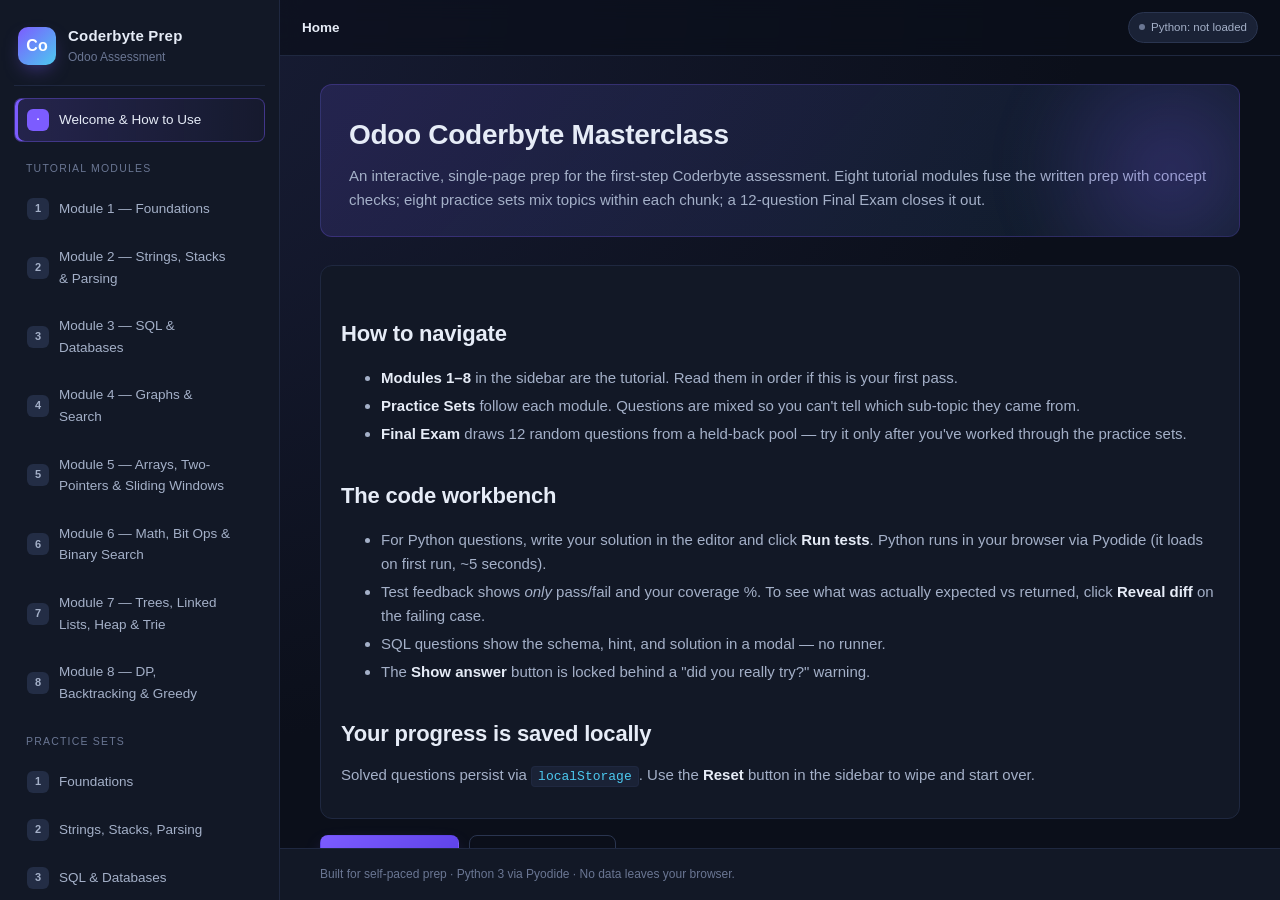
==== tutorial/index.html @ 9595e97c "feat: interactive tutorial + organized old docs" ====
<!DOCTYPE html>
<html lang="en">
<head>
  <meta charset="UTF-8" />
  <meta name="viewport" content="width=device-width, initial-scale=1.0" />
  <title>Odoo Coderbyte — Interactive Masterclass</title>
  <link rel="stylesheet" href="styles.css" />
  <link rel="preconnect" href="https://cdn.jsdelivr.net" />
</head>
<body>

  <!-- ============== SIDEBAR ============== -->
  <aside id="sidebar">
    <div class="brand">
      <div class="brand-mark">Co</div>
      <div class="brand-text">
        <div class="brand-title">Coderbyte Prep</div>
        <div class="brand-sub">Odoo Assessment</div>
      </div>
    </div>

    <nav id="nav-list">
      <!-- Populated by app.js -->
    </nav>

    <div class="progress-card">
      <div class="progress-label">Your Progress</div>
      <div class="progress-bar"><div id="progress-fill"></div></div>
      <div class="progress-stats">
        <span id="progress-text">0 / 0</span>
        <button id="reset-progress" title="Reset all progress">Reset</button>
      </div>
    </div>
  </aside>

  <!-- ============== MAIN ============== -->
  <main id="main">
    <header id="topbar">
      <button id="menu-toggle" aria-label="Toggle menu">&#9776;</button>
      <div id="crumbs"></div>
      <div class="topbar-actions">
        <span id="pyodide-status" class="status-pill status-idle">Python: not loaded</span>
      </div>
    </header>

    <section id="view-container">
      <!-- Active view rendered here -->
    </section>

    <footer id="footer">
      <span>Built for self-paced prep &middot; Python 3 via Pyodide &middot; No data leaves your browser.</span>
    </footer>
  </main>

  <!-- ============== ANSWER MODAL ============== -->
  <div id="answer-modal" class="modal hidden" role="dialog" aria-modal="true">
    <div class="modal-backdrop"></div>
    <div class="modal-panel">
      <div class="modal-header">
        <h3 id="modal-title">Answer</h3>
        <button class="modal-close" id="modal-close" aria-label="Close">&times;</button>
      </div>
      <div class="modal-warning">
        <strong>Make sure you've tried it first.</strong>
        Looking at the answer before attempting will hurt your learning.
      </div>
      <div class="modal-body" id="modal-body"></div>
    </div>
  </div>

  <!-- ============== TOAST ============== -->
  <div id="toast" class="toast hidden"></div>

  <!-- Pyodide loaded lazily by runner.js -->
  <script src="questions.js"></script>
  <script src="content.js"></script>
  <script src="runner.js"></script>
  <script src="app.js"></script>
</body>
</html>
---- tutorial/styles.css ----
/* ============================================================
   Odoo Coderbyte Prep — Interactive Masterclass
   Dark-themed, animated, single-page tutorial.
============================================================ */

:root {
  /* Palette */
  --bg-0: #0b0f1a;
  --bg-1: #121826;
  --bg-2: #1a2236;
  --bg-3: #232d45;
  --border: #2a3550;
  --border-soft: #1f2840;
  --text: #e6ecf7;
  --text-dim: #a4b0c8;
  --text-mute: #6a7693;
  --accent: #7c5cff;       /* purple */
  --accent-2: #4cc9f0;     /* cyan */
  --accent-warm: #ffb84d;  /* amber */
  --good: #4ade80;
  --bad: #f87171;
  --warn: #facc15;
  --code-bg: #0e1322;
  --code-border: #1c2543;

  /* Geometry */
  --sidebar-w: 280px;
  --topbar-h: 56px;
  --radius: 12px;
  --radius-sm: 8px;

  /* Motion */
  --ease: cubic-bezier(.22,.61,.36,1);
  --t-fast: 140ms;
  --t-med: 260ms;
  --t-slow: 480ms;
}

/* ---------- Reset & base ---------- */
*, *::before, *::after { box-sizing: border-box; }
html, body { margin: 0; padding: 0; height: 100%; }
body {
  font-family: -apple-system, BlinkMacSystemFont, "Segoe UI", "Inter",
               Roboto, "Helvetica Neue", Arial, sans-serif;
  font-size: 15px;
  line-height: 1.6;
  color: var(--text);
  background: radial-gradient(ellipse at top left,
              #1a1f3a 0%, var(--bg-0) 60%) fixed;
  -webkit-font-smoothing: antialiased;
  overflow-x: hidden;
}
button { font: inherit; cursor: pointer; }
a { color: var(--accent-2); text-decoration: none; }
a:hover { text-decoration: underline; }

/* Scrollbar */
::-webkit-scrollbar { width: 10px; height: 10px; }
::-webkit-scrollbar-track { background: var(--bg-1); }
::-webkit-scrollbar-thumb { background: var(--border); border-radius: 5px; }
::-webkit-scrollbar-thumb:hover { background: var(--accent); }

/* ---------- Layout ---------- */
body {
  display: grid;
  grid-template-columns: var(--sidebar-w) 1fr;
  grid-template-rows: 100vh;
}
#sidebar {
  grid-column: 1;
  background: var(--bg-1);
  border-right: 1px solid var(--border-soft);
  display: flex;
  flex-direction: column;
  min-height: 0;
  overflow-y: auto;
  padding: 18px 14px;
  position: relative;
}
#main {
  grid-column: 2;
  display: grid;
  grid-template-rows: var(--topbar-h) 1fr auto;
  min-height: 0;
  min-width: 0;
}

/* ---------- Brand ---------- */
.brand {
  display: flex; align-items: center; gap: 12px;
  padding: 6px 4px 18px;
  border-bottom: 1px solid var(--border-soft);
  margin-bottom: 12px;
}
.brand-mark {
  width: 38px; height: 38px;
  border-radius: 10px;
  background: linear-gradient(135deg, var(--accent), var(--accent-2));
  display: grid; place-items: center;
  font-weight: 700; color: white;
  box-shadow: 0 8px 22px -10px var(--accent);
  font-size: 16px;
}
.brand-title { font-weight: 700; letter-spacing: .2px; }
.brand-sub { font-size: 12px; color: var(--text-mute); }

/* ---------- Sidebar nav ---------- */
#nav-list {
  flex: 1;
  display: flex;
  flex-direction: column;
  gap: 4px;
  padding-bottom: 12px;
}
.nav-item {
  display: flex; align-items: center; gap: 10px;
  padding: 10px 12px;
  border-radius: var(--radius-sm);
  color: var(--text-dim);
  cursor: pointer;
  user-select: none;
  border: 1px solid transparent;
  transition: background var(--t-fast), color var(--t-fast),
              transform var(--t-fast), border-color var(--t-fast);
}
.nav-item:hover {
  background: var(--bg-2);
  color: var(--text);
  transform: translateX(2px);
}
.nav-item.active {
  background: linear-gradient(90deg,
      rgba(124,92,255,.18), rgba(124,92,255,.04));
  color: var(--text);
  border-color: rgba(124,92,255,.35);
  box-shadow: inset 3px 0 0 var(--accent);
}
.nav-item .num {
  width: 22px; height: 22px;
  flex: 0 0 22px;
  border-radius: 6px;
  background: var(--bg-3);
  color: var(--text-dim);
  font-size: 11px; font-weight: 700;
  display: grid; place-items: center;
}
.nav-item.active .num {
  background: var(--accent);
  color: white;
}
.nav-item .nav-label { flex: 1; font-size: 13.5px; }
.nav-item .check {
  font-size: 12px;
  color: var(--good);
  opacity: 0;
  transition: opacity var(--t-fast);
}
.nav-item.completed .check { opacity: 1; }

.nav-group-title {
  text-transform: uppercase;
  font-size: 10.5px;
  letter-spacing: 1.2px;
  color: var(--text-mute);
  padding: 14px 12px 6px;
}

/* ---------- Progress card ---------- */
.progress-card {
  border: 1px solid var(--border-soft);
  background: var(--bg-2);
  border-radius: var(--radius-sm);
  padding: 12px 12px 10px;
  margin-top: auto;
}
.progress-label {
  font-size: 11px; text-transform: uppercase;
  letter-spacing: 1px; color: var(--text-mute);
  margin-bottom: 8px;
}
.progress-bar {
  height: 6px; border-radius: 4px;
  background: var(--bg-3);
  overflow: hidden;
}
#progress-fill {
  height: 100%; width: 0;
  background: linear-gradient(90deg, var(--accent), var(--accent-2));
  transition: width var(--t-slow) var(--ease);
}
.progress-stats {
  display: flex; justify-content: space-between; align-items: center;
  margin-top: 8px;
  font-size: 12px; color: var(--text-dim);
}
#reset-progress {
  background: transparent;
  color: var(--text-mute);
  border: 1px solid var(--border);
  border-radius: 6px;
  padding: 3px 8px;
  font-size: 11px;
  transition: all var(--t-fast);
}
#reset-progress:hover {
  color: var(--bad);
  border-color: var(--bad);
}

/* ---------- Top bar ---------- */
#topbar {
  display: flex; align-items: center;
  padding: 0 22px;
  background: rgba(11,15,26,.7);
  backdrop-filter: blur(10px);
  -webkit-backdrop-filter: blur(10px);
  border-bottom: 1px solid var(--border-soft);
  position: sticky;
  top: 0;
  z-index: 10;
}
#menu-toggle {
  background: transparent;
  border: none;
  color: var(--text-dim);
  font-size: 20px;
  padding: 6px 10px;
  margin-right: 10px;
  border-radius: 6px;
  display: none;
}
#menu-toggle:hover { background: var(--bg-2); color: var(--text); }
#crumbs {
  flex: 1;
  font-size: 13.5px;
  color: var(--text-dim);
}
#crumbs strong { color: var(--text); }
.topbar-actions { display: flex; gap: 10px; }
.status-pill {
  font-size: 11.5px;
  padding: 5px 10px;
  border-radius: 999px;
  border: 1px solid var(--border);
  background: var(--bg-2);
  color: var(--text-dim);
  display: inline-flex; align-items: center; gap: 6px;
}
.status-pill::before {
  content: '';
  width: 6px; height: 6px; border-radius: 50%;
  background: var(--text-mute);
}
.status-idle::before { background: var(--text-mute); }
.status-loading::before {
  background: var(--warn);
  animation: pulse 1.2s infinite;
}
.status-ready::before { background: var(--good); }
.status-error::before { background: var(--bad); }

@keyframes pulse {
  0%, 100% { opacity: 1; }
  50% { opacity: .35; }
}

/* ---------- View container ---------- */
#view-container {
  padding: 28px 40px 60px;
  overflow-y: auto;
  min-height: 0;
  animation: fadeIn var(--t-med) var(--ease);
}
@keyframes fadeIn {
  from { opacity: 0; transform: translateY(6px); }
  to   { opacity: 1; transform: none; }
}

.view-narrow {
  max-width: 920px;
  margin: 0 auto;
}

/* ---------- Hero / titles ---------- */
.hero {
  margin-bottom: 28px;
  padding: 28px 28px 24px;
  border-radius: var(--radius);
  background: linear-gradient(135deg,
      rgba(124,92,255,.15), rgba(76,201,240,.08));
  border: 1px solid rgba(124,92,255,.25);
  position: relative;
  overflow: hidden;
}
.hero::after {
  content: '';
  position: absolute;
  inset: -50% -10% auto auto;
  width: 320px; height: 320px;
  background: radial-gradient(circle, rgba(124,92,255,.25), transparent 70%);
  filter: blur(20px);
  pointer-events: none;
}
.hero h1 { margin: 0 0 6px; font-size: 28px; letter-spacing: -.3px; }
.hero p { margin: 0; color: var(--text-dim); }

h2 {
  margin: 32px 0 12px;
  font-size: 22px;
  letter-spacing: -.2px;
}
h3 {
  margin: 24px 0 10px;
  font-size: 17px;
  color: var(--text);
}
h4 {
  margin: 18px 0 8px;
  font-size: 14px;
  color: var(--accent-2);
  text-transform: uppercase;
  letter-spacing: 1px;
}
p { margin: 0 0 12px; color: var(--text-dim); }

ul, ol { color: var(--text-dim); }
li { margin: 4px 0; }
strong { color: var(--text); }

/* ---------- Cards & callouts ---------- */
.card {
  background: var(--bg-1);
  border: 1px solid var(--border-soft);
  border-radius: var(--radius);
  padding: 18px 20px;
  margin: 14px 0;
}
.callout {
  border-left: 3px solid var(--accent);
  background: rgba(124,92,255,.06);
  padding: 12px 16px;
  border-radius: 0 var(--radius-sm) var(--radius-sm) 0;
  margin: 14px 0;
}
.callout.warn { border-left-color: var(--warn); background: rgba(250,204,21,.07); }
.callout.good { border-left-color: var(--good); background: rgba(74,222,128,.07); }
.callout.tip  { border-left-color: var(--accent-2); background: rgba(76,201,240,.07); }
.callout-title { font-weight: 600; color: var(--text); margin-bottom: 4px; }

/* ---------- Code blocks ---------- */
pre, code {
  font-family: "JetBrains Mono", "Fira Code", "SF Mono", Menlo, Monaco,
               Consolas, "Courier New", monospace;
}
code {
  font-size: 13px;
  background: var(--bg-2);
  padding: 2px 6px;
  border-radius: 4px;
  color: var(--accent-2);
  border: 1px solid var(--border-soft);
}
pre {
  background: var(--code-bg);
  border: 1px solid var(--code-border);
  border-radius: var(--radius-sm);
  padding: 14px 16px;
  overflow-x: auto;
  font-size: 13px;
  line-height: 1.55;
  margin: 12px 0 16px;
  color: #d6dcea;
}
pre code {
  background: transparent;
  border: none;
  padding: 0;
  color: inherit;
  font-size: inherit;
}

/* Lightweight syntax tokens */
.tok-kw { color: #c792ea; }
.tok-str { color: #a3e635; }
.tok-num { color: #ffb86c; }
.tok-cmt { color: #6a7693; font-style: italic; }
.tok-fn { color: #82aaff; }
.tok-op { color: #89ddff; }

/* ---------- Tables ---------- */
table.tbl {
  width: 100%;
  border-collapse: collapse;
  margin: 14px 0;
  font-size: 13.5px;
}
table.tbl th, table.tbl td {
  text-align: left;
  padding: 9px 12px;
  border-bottom: 1px solid var(--border-soft);
}
table.tbl th {
  color: var(--text);
  font-weight: 600;
  background: var(--bg-2);
}
table.tbl tr:hover td { background: rgba(124,92,255,.04); }

/* ---------- Buttons ---------- */
.btn {
  display: inline-flex; align-items: center; gap: 8px;
  padding: 9px 16px;
  border-radius: 8px;
  border: 1px solid var(--border);
  background: var(--bg-2);
  color: var(--text);
  font-weight: 500;
  font-size: 13.5px;
  transition: all var(--t-fast);
}
.btn:hover { background: var(--bg-3); border-color: var(--accent); }
.btn:active { transform: translateY(1px); }
.btn.primary {
  background: linear-gradient(135deg, var(--accent), #5a3fe6);
  border-color: transparent;
  color: white;
  box-shadow: 0 8px 22px -10px var(--accent);
}
.btn.primary:hover { filter: brightness(1.1); }
.btn.ghost {
  background: transparent;
  border-color: var(--border);
}
.btn.danger { color: var(--bad); border-color: var(--bad); background: transparent; }
.btn.danger:hover { background: rgba(248,113,113,.12); }
.btn.small { padding: 6px 12px; font-size: 12.5px; }
.btn[disabled] { opacity: .5; cursor: not-allowed; }

.btn-row { display: flex; gap: 10px; flex-wrap: wrap; margin: 16px 0; }

/* ---------- Question card ---------- */
.q-card {
  background: var(--bg-1);
  border: 1px solid var(--border-soft);
  border-radius: var(--radius);
  padding: 22px 24px;
  margin: 18px 0;
  position: relative;
  transition: border-color var(--t-fast), transform var(--t-fast);
}
.q-card:hover { border-color: var(--border); }
.q-card.solved {
  border-color: rgba(74,222,128,.35);
  background: linear-gradient(180deg, rgba(74,222,128,.04), var(--bg-1));
}
.q-head {
  display: flex; align-items: center; gap: 12px;
  flex-wrap: wrap;
  margin-bottom: 10px;
}
.q-id {
  font-family: "JetBrains Mono", monospace;
  background: var(--bg-3);
  color: var(--text-dim);
  padding: 2px 8px;
  border-radius: 6px;
  font-size: 11.5px;
}
.q-title { font-size: 17px; font-weight: 600; flex: 1; min-width: 200px; }
.q-tags { display: flex; gap: 6px; flex-wrap: wrap; }
.tag {
  font-size: 11px;
  padding: 2px 8px;
  border-radius: 999px;
  background: var(--bg-2);
  color: var(--text-dim);
  border: 1px solid var(--border-soft);
}
.tag.diff-easy   { color: var(--good);  border-color: rgba(74,222,128,.3); }
.tag.diff-medium { color: var(--warn);  border-color: rgba(250,204,21,.3); }
.tag.diff-hard   { color: var(--bad);   border-color: rgba(248,113,113,.35); }
.tag.diff-easy-medium { color: #aef0a8; border-color: rgba(74,222,128,.25); }
.tag.diff-medium-hard { color: #ffb39a; border-color: rgba(248,113,113,.25); }

.q-statement {
  color: var(--text-dim);
  margin: 8px 0 4px;
}
.q-examples {
  background: var(--code-bg);
  border: 1px solid var(--code-border);
  border-radius: var(--radius-sm);
  padding: 10px 14px;
  font-family: "JetBrains Mono", monospace;
  font-size: 12.5px;
  margin: 10px 0;
  color: #c8d0e2;
  white-space: pre;
  overflow-x: auto;
}

.q-actions { display: flex; gap: 10px; flex-wrap: wrap; margin-top: 12px; }

/* ---------- Code runner ---------- */
.runner {
  background: var(--bg-1);
  border: 1px solid var(--border-soft);
  border-radius: var(--radius);
  padding: 16px;
  margin-top: 16px;
  animation: slideDown var(--t-med) var(--ease);
}
@keyframes slideDown {
  from { opacity: 0; transform: translateY(-6px); max-height: 0; }
  to   { opacity: 1; transform: none; max-height: 1400px; }
}
.runner-header {
  display: flex; align-items: center; justify-content: space-between;
  gap: 10px; margin-bottom: 10px;
}
.runner-signature {
  font-family: "JetBrains Mono", monospace;
  font-size: 12px;
  color: var(--accent-2);
}
.editor {
  width: 100%;
  min-height: 280px;
  font-family: "JetBrains Mono", monospace;
  font-size: 13px;
  line-height: 1.55;
  background: var(--code-bg);
  color: #e6ecf7;
  border: 1px solid var(--code-border);
  border-radius: var(--radius-sm);
  padding: 14px;
  resize: vertical;
  outline: none;
  tab-size: 4;
  -moz-tab-size: 4;
  white-space: pre;
  overflow-wrap: normal;
  overflow-x: auto;
}
.editor:focus {
  border-color: var(--accent);
  box-shadow: 0 0 0 3px rgba(124,92,255,.18);
}

.runner-toolbar {
  display: flex; gap: 10px; flex-wrap: wrap;
  align-items: center; margin-top: 12px;
}
.coverage-bar {
  flex: 1; min-width: 140px;
  height: 8px; border-radius: 4px;
  background: var(--bg-3);
  overflow: hidden;
  position: relative;
}
.coverage-fill {
  height: 100%; width: 0;
  background: linear-gradient(90deg, var(--bad), var(--warn), var(--good));
  transition: width var(--t-slow) var(--ease);
}
.coverage-text {
  font-size: 12.5px;
  color: var(--text-dim);
  font-family: "JetBrains Mono", monospace;
  min-width: 100px;
  text-align: right;
}

.test-results {
  margin-top: 14px;
  display: flex;
  flex-direction: column;
  gap: 6px;
}
.tc-row {
  display: flex;
  align-items: center;
  gap: 12px;
  padding: 8px 12px;
  background: var(--bg-2);
  border: 1px solid var(--border-soft);
  border-radius: var(--radius-sm);
  font-size: 13px;
  transition: border-color var(--t-fast);
  animation: tcFadeIn 280ms var(--ease) both;
}
@keyframes tcFadeIn {
  from { opacity: 0; transform: translateX(-4px); }
  to   { opacity: 1; transform: none; }
}
.tc-row.pass { border-color: rgba(74,222,128,.35); }
.tc-row.fail { border-color: rgba(248,113,113,.35); }
.tc-row.error { border-color: rgba(250,204,21,.35); }

.tc-status {
  width: 22px; height: 22px;
  border-radius: 50%;
  display: grid; place-items: center;
  font-size: 12px; font-weight: 700;
  flex: 0 0 22px;
}
.tc-row.pass .tc-status { background: rgba(74,222,128,.18); color: var(--good); }
.tc-row.fail .tc-status { background: rgba(248,113,113,.18); color: var(--bad); }
.tc-row.error .tc-status { background: rgba(250,204,21,.18); color: var(--warn); }
.tc-label { flex: 1; color: var(--text-dim); }
.tc-row.pass .tc-label { color: var(--text); }
.tc-reveal {
  background: transparent;
  border: 1px solid var(--border);
  color: var(--text-dim);
  padding: 3px 10px;
  border-radius: 6px;
  font-size: 12px;
  transition: all var(--t-fast);
}
.tc-reveal:hover { color: var(--text); border-color: var(--accent); }
.tc-diff {
  font-family: "JetBrains Mono", monospace;
  font-size: 12px;
  margin-top: 8px;
  padding: 10px;
  background: var(--code-bg);
  border-radius: 6px;
  color: #d6dcea;
  white-space: pre;
  overflow-x: auto;
  max-width: 100%;
}
.tc-diff .label { color: var(--text-mute); }
.tc-diff .ok { color: var(--good); }
.tc-diff .bad { color: var(--bad); }

.tc-detail { width: 100%; }
.tc-detail.hidden { display: none; }

.runner-log {
  margin-top: 10px;
  font-family: "JetBrains Mono", monospace;
  font-size: 12px;
  color: var(--text-dim);
  background: var(--code-bg);
  border: 1px solid var(--code-border);
  border-radius: 6px;
  padding: 10px 12px;
  white-space: pre-wrap;
  max-height: 220px;
  overflow-y: auto;
  display: none;
}
.runner-log.show { display: block; }
.runner-log .stderr { color: var(--bad); }

/* ---------- Modal ---------- */
.modal {
  position: fixed;
  inset: 0;
  z-index: 100;
  display: grid;
  place-items: center;
  padding: 24px;
  animation: fadeIn 200ms var(--ease);
}
.modal.hidden { display: none; }
.modal-backdrop {
  position: absolute; inset: 0;
  background: rgba(5,8,16,.75);
  backdrop-filter: blur(6px);
  -webkit-backdrop-filter: blur(6px);
}
.modal-panel {
  position: relative;
  background: var(--bg-1);
  border: 1px solid var(--border);
  border-radius: var(--radius);
  width: min(820px, 100%);
  max-height: 86vh;
  display: flex;
  flex-direction: column;
  overflow: hidden;
  box-shadow: 0 30px 80px -20px rgba(0,0,0,.55);
  animation: pop 280ms var(--ease);
}
@keyframes pop {
  from { opacity: 0; transform: scale(.96) translateY(8px); }
  to   { opacity: 1; transform: none; }
}
.modal-header {
  display: flex; align-items: center; justify-content: space-between;
  padding: 16px 20px;
  border-bottom: 1px solid var(--border-soft);
}
.modal-header h3 { margin: 0; font-size: 17px; }
.modal-close {
  background: transparent; border: none;
  color: var(--text-dim);
  font-size: 24px;
  line-height: 1;
  padding: 0 6px;
  border-radius: 6px;
  transition: all var(--t-fast);
}
.modal-close:hover { color: var(--bad); background: var(--bg-2); }
.modal-warning {
  margin: 14px 20px 0;
  padding: 12px 14px;
  background: rgba(250,204,21,.08);
  border: 1px solid rgba(250,204,21,.3);
  border-radius: var(--radius-sm);
  color: var(--text-dim);
  font-size: 13px;
}
.modal-warning strong { color: var(--warn); margin-right: 4px; }
.modal-body {
  padding: 16px 20px 22px;
  overflow-y: auto;
  flex: 1;
}

/* ---------- Toast ---------- */
.toast {
  position: fixed;
  bottom: 24px;
  right: 24px;
  background: var(--bg-2);
  border: 1px solid var(--border);
  border-left: 3px solid var(--accent);
  color: var(--text);
  padding: 12px 18px;
  border-radius: var(--radius-sm);
  font-size: 13.5px;
  z-index: 200;
  box-shadow: 0 16px 40px -12px rgba(0,0,0,.5);
  animation: toastIn 300ms var(--ease);
}
.toast.hidden { display: none; }
.toast.good { border-left-color: var(--good); }
.toast.bad { border-left-color: var(--bad); }
@keyframes toastIn {
  from { opacity: 0; transform: translateY(8px); }
  to   { opacity: 1; transform: none; }
}

/* ---------- Practice Set / Final Exam ---------- */
.practice-banner {
  background: linear-gradient(135deg,
              rgba(255,184,77,.14), rgba(124,92,255,.08));
  border: 1px solid rgba(255,184,77,.3);
  border-radius: var(--radius);
  padding: 18px 22px;
  margin-bottom: 22px;
}
.practice-banner h2 { margin: 0 0 4px; }
.practice-banner .lead { color: var(--text-dim); margin: 0; }

.exam-scoreboard {
  position: sticky;
  top: var(--topbar-h);
  z-index: 5;
  background: var(--bg-1);
  border: 1px solid var(--border-soft);
  border-radius: var(--radius);
  padding: 14px 18px;
  margin-bottom: 16px;
  display: flex; align-items: center; gap: 16px;
  flex-wrap: wrap;
}
.exam-scoreboard .stat { display: flex; flex-direction: column; }
.exam-scoreboard .stat-val {
  font-size: 22px; font-weight: 700; color: var(--text);
  font-family: "JetBrains Mono", monospace;
}
.exam-scoreboard .stat-lab {
  font-size: 11px; color: var(--text-mute);
  text-transform: uppercase; letter-spacing: 1px;
}
.exam-scoreboard .spacer { flex: 1; }

/* ---------- MCQ (concept-check) ---------- */
.mcq {
  background: var(--bg-1);
  border: 1px solid var(--border-soft);
  border-radius: var(--radius);
  padding: 18px 20px;
  margin: 16px 0;
}
.mcq h4 { color: var(--accent-warm); margin-top: 0; }
.mcq-options { display: flex; flex-direction: column; gap: 8px; margin: 10px 0 0; }
.mcq-option {
  text-align: left;
  background: var(--bg-2);
  border: 1px solid var(--border-soft);
  border-radius: 8px;
  color: var(--text-dim);
  padding: 10px 14px;
  transition: all var(--t-fast);
}
.mcq-option:hover {
  background: var(--bg-3);
  color: var(--text);
  border-color: var(--accent);
}
.mcq-option.correct {
  background: rgba(74,222,128,.1);
  border-color: var(--good);
  color: var(--good);
}
.mcq-option.wrong {
  background: rgba(248,113,113,.08);
  border-color: var(--bad);
  color: var(--bad);
}
.mcq-explain {
  margin-top: 10px;
  font-size: 13px;
  color: var(--text-dim);
  padding: 10px 12px;
  background: var(--bg-2);
  border-radius: 6px;
  border-left: 3px solid var(--accent-2);
}
.mcq-explain.hidden { display: none; }

/* ---------- Empty / SQL note ---------- */
.note-soft {
  font-size: 12.5px;
  color: var(--text-mute);
  font-style: italic;
  padding: 10px 14px;
  border: 1px dashed var(--border);
  border-radius: var(--radius-sm);
  margin: 12px 0;
}

/* ---------- Footer ---------- */
#footer {
  padding: 16px 40px;
  border-top: 1px solid var(--border-soft);
  font-size: 12px;
  color: var(--text-mute);
  background: var(--bg-1);
}

/* ---------- Utility ---------- */
.hidden { display: none !important; }
.spinner {
  display: inline-block;
  width: 14px; height: 14px;
  border: 2px solid var(--border);
  border-top-color: var(--accent);
  border-radius: 50%;
  animation: spin .8s linear infinite;
}
@keyframes spin { to { transform: rotate(360deg); } }

/* ---------- Responsive ---------- */
@media (max-width: 880px) {
  body {
    grid-template-columns: 1fr;
  }
  #sidebar {
    position: fixed;
    inset: 0 auto 0 0;
    width: 280px;
    z-index: 50;
    transform: translateX(-100%);
    transition: transform var(--t-med) var(--ease);
    box-shadow: 0 16px 60px -10px rgba(0,0,0,.55);
  }
  body.menu-open #sidebar { transform: none; }
  #menu-toggle { display: inline-block; }
  #view-container { padding: 20px; }
  #footer { padding: 14px 20px; }
}
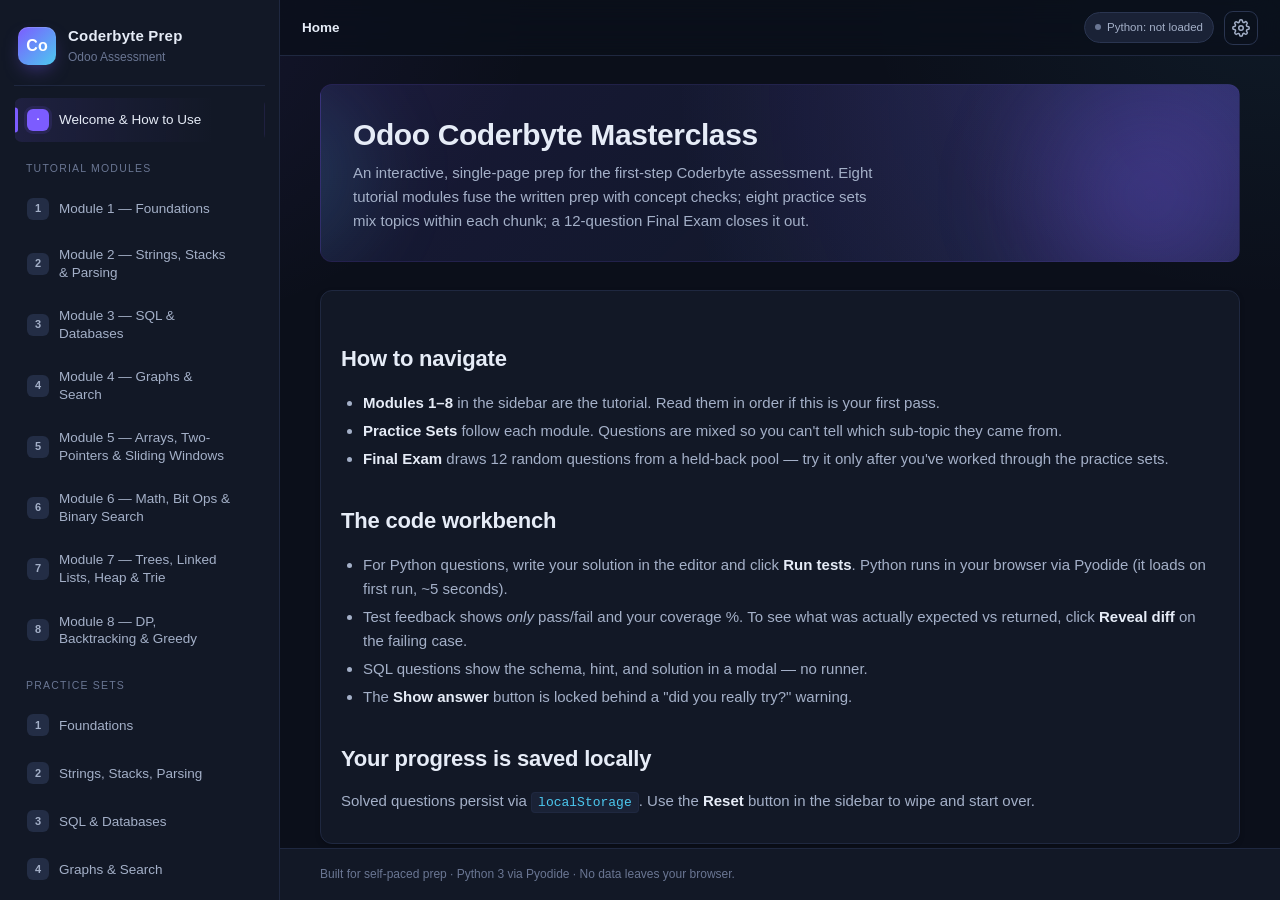
==== commit ed94f734: "feat: add customization modal and improve ui and styles" ====
--- a/tutorial/index.html
+++ b/tutorial/index.html
@@ -40,6 +40,12 @@
       <div id="crumbs"></div>
       <div class="topbar-actions">
         <span id="pyodide-status" class="status-pill status-idle">Python: not loaded</span>
+        <button id="settings-btn" class="icon-btn" aria-label="Open settings" title="Customize appearance">
+          <svg viewBox="0 0 24 24" width="18" height="18" fill="none" stroke="currentColor" stroke-width="2" stroke-linecap="round" stroke-linejoin="round" aria-hidden="true">
+            <circle cx="12" cy="12" r="3"></circle>
+            <path d="M19.4 15a1.65 1.65 0 0 0 .33 1.82l.06.06a2 2 0 0 1-2.83 2.83l-.06-.06a1.65 1.65 0 0 0-1.82-.33 1.65 1.65 0 0 0-1 1.51V21a2 2 0 0 1-4 0v-.09A1.65 1.65 0 0 0 9 19.4a1.65 1.65 0 0 0-1.82.33l-.06.06a2 2 0 0 1-2.83-2.83l.06-.06a1.65 1.65 0 0 0 .33-1.82 1.65 1.65 0 0 0-1.51-1H3a2 2 0 0 1 0-4h.09A1.65 1.65 0 0 0 4.6 9a1.65 1.65 0 0 0-.33-1.82l-.06-.06a2 2 0 0 1 2.83-2.83l.06.06a1.65 1.65 0 0 0 1.82.33H9a1.65 1.65 0 0 0 1-1.51V3a2 2 0 0 1 4 0v.09a1.65 1.65 0 0 0 1 1.51 1.65 1.65 0 0 0 1.82-.33l.06-.06a2 2 0 0 1 2.83 2.83l-.06.06a1.65 1.65 0 0 0-.33 1.82V9a1.65 1.65 0 0 0 1.51 1H21a2 2 0 0 1 0 4h-.09a1.65 1.65 0 0 0-1.51 1z"></path>
+          </svg>
+        </button>
       </div>
     </header>
 
@@ -68,6 +74,85 @@
     </div>
   </div>
 
+  <!-- ============== SETTINGS MODAL ============== -->
+  <div id="settings-modal" class="modal hidden" role="dialog" aria-modal="true" aria-labelledby="settings-title">
+    <div class="modal-backdrop" data-close-settings></div>
+    <div class="modal-panel modal-panel-small">
+      <div class="modal-header">
+        <h3 id="settings-title">Customize</h3>
+        <button class="modal-close" data-close-settings aria-label="Close">&times;</button>
+      </div>
+      <div class="modal-body settings-body">
+
+        <div class="setting-row">
+          <div class="setting-label">
+            <div class="setting-title">Theme</div>
+            <div class="setting-hint">Background palette</div>
+          </div>
+          <div class="seg-group" role="radiogroup" aria-label="Theme">
+            <button class="seg" data-pref="theme" data-value="dark" role="radio">Dark</button>
+            <button class="seg" data-pref="theme" data-value="midnight" role="radio">Midnight</button>
+            <button class="seg" data-pref="theme" data-value="light" role="radio">Light</button>
+          </div>
+        </div>
+
+        <div class="setting-row">
+          <div class="setting-label">
+            <div class="setting-title">Accent</div>
+            <div class="setting-hint">Highlights, primary buttons</div>
+          </div>
+          <div class="swatch-group" role="radiogroup" aria-label="Accent color">
+            <button class="swatch" data-pref="accent" data-value="purple"  style="--sw:#7c5cff" role="radio" aria-label="Purple"></button>
+            <button class="swatch" data-pref="accent" data-value="cyan"    style="--sw:#22d3ee" role="radio" aria-label="Cyan"></button>
+            <button class="swatch" data-pref="accent" data-value="emerald" style="--sw:#10b981" role="radio" aria-label="Emerald"></button>
+            <button class="swatch" data-pref="accent" data-value="amber"   style="--sw:#f59e0b" role="radio" aria-label="Amber"></button>
+            <button class="swatch" data-pref="accent" data-value="rose"    style="--sw:#f43f5e" role="radio" aria-label="Rose"></button>
+          </div>
+        </div>
+
+        <div class="setting-row">
+          <div class="setting-label">
+            <div class="setting-title">Editor font size</div>
+            <div class="setting-hint">Workbench &amp; code blocks</div>
+          </div>
+          <div class="seg-group" role="radiogroup" aria-label="Editor font size">
+            <button class="seg" data-pref="codeSize" data-value="sm" role="radio">S</button>
+            <button class="seg" data-pref="codeSize" data-value="md" role="radio">M</button>
+            <button class="seg" data-pref="codeSize" data-value="lg" role="radio">L</button>
+          </div>
+        </div>
+
+        <div class="setting-row">
+          <div class="setting-label">
+            <div class="setting-title">Density</div>
+            <div class="setting-hint">Spacing between elements</div>
+          </div>
+          <div class="seg-group" role="radiogroup" aria-label="Density">
+            <button class="seg" data-pref="density" data-value="comfortable" role="radio">Comfortable</button>
+            <button class="seg" data-pref="density" data-value="compact" role="radio">Compact</button>
+          </div>
+        </div>
+
+        <div class="setting-row">
+          <div class="setting-label">
+            <div class="setting-title">Animations</div>
+            <div class="setting-hint">Disable if you prefer reduced motion</div>
+          </div>
+          <div class="seg-group" role="radiogroup" aria-label="Animations">
+            <button class="seg" data-pref="motion" data-value="full" role="radio">On</button>
+            <button class="seg" data-pref="motion" data-value="reduced" role="radio">Off</button>
+          </div>
+        </div>
+
+        <div class="settings-footer">
+          <button id="settings-reset" class="btn ghost small">Reset to defaults</button>
+          <button class="btn primary small" data-close-settings>Done</button>
+        </div>
+
+      </div>
+    </div>
+  </div>
+
   <!-- ============== TOAST ============== -->
   <div id="toast" class="toast hidden"></div>
 
--- a/tutorial/styles.css
+++ b/tutorial/styles.css
@@ -1,42 +1,176 @@
 /* ============================================================
    Odoo Coderbyte Prep — Interactive Masterclass
-   Dark-themed, animated, single-page tutorial.
+   Themeable, animated, responsive single-page tutorial.
+
+   Theming is driven by data-attributes on <body>:
+     data-theme   = "dark" | "midnight" | "light"
+     data-accent  = "purple" | "cyan" | "emerald" | "amber" | "rose"
+     data-density = "comfortable" | "compact"
+     data-motion  = "full" | "reduced"
+     data-code-size = "sm" | "md" | "lg"
 ============================================================ */
 
+/* ===================== TOKENS ============================ */
+
+/* Default = dark + purple */
 :root {
-  /* Palette */
+  /* Palette (dark) */
   --bg-0: #0b0f1a;
   --bg-1: #121826;
   --bg-2: #1a2236;
   --bg-3: #232d45;
+  --bg-elev: #1c2438;
   --border: #2a3550;
   --border-soft: #1f2840;
   --text: #e6ecf7;
   --text-dim: #a4b0c8;
   --text-mute: #6a7693;
-  --accent: #7c5cff;       /* purple */
-  --accent-2: #4cc9f0;     /* cyan */
-  --accent-warm: #ffb84d;  /* amber */
+
+  /* Accent (purple default) */
+  --accent: #7c5cff;
+  --accent-2: #4cc9f0;
+  --accent-glow: rgba(124, 92, 255, 0.28);
+  --accent-soft: rgba(124, 92, 255, 0.12);
+
+  /* Status */
   --good: #4ade80;
   --bad: #f87171;
   --warn: #facc15;
+
+  /* Code blocks */
   --code-bg: #0e1322;
   --code-border: #1c2543;
+  --code-text: #d6dcea;
 
   /* Geometry */
   --sidebar-w: 280px;
   --topbar-h: 56px;
   --radius: 12px;
   --radius-sm: 8px;
+  --radius-xs: 6px;
+
+  /* Density */
+  --pad-card: 22px 24px;
+  --pad-card-sm: 16px 18px;
+  --gap-row: 14px;
+  --gap-card: 18px;
+
+  /* Editor font size */
+  --code-size: 13px;
+  --code-line: 1.55;
 
   /* Motion */
-  --ease: cubic-bezier(.22,.61,.36,1);
+  --ease: cubic-bezier(0.22, 0.61, 0.36, 1);
+  --ease-out: cubic-bezier(0.16, 1, 0.3, 1);
   --t-fast: 140ms;
   --t-med: 260ms;
   --t-slow: 480ms;
-}
-
-/* ---------- Reset & base ---------- */
+
+  /* Shadows */
+  --shadow-card: 0 2px 6px -2px rgba(0, 0, 0, 0.4);
+  --shadow-lift: 0 12px 32px -12px rgba(0, 0, 0, 0.55);
+  --shadow-modal: 0 30px 80px -20px rgba(0, 0, 0, 0.6);
+
+  color-scheme: dark;
+}
+
+/* ---- Theme: Midnight (deeper, more saturated) ---- */
+body[data-theme="midnight"] {
+  --bg-0: #060814;
+  --bg-1: #0d1124;
+  --bg-2: #141938;
+  --bg-3: #1e2547;
+  --bg-elev: #161c3a;
+  --border: #283164;
+  --border-soft: #1a2148;
+  --text: #ecf0ff;
+  --text-dim: #9fa9d4;
+  --text-mute: #5e69a0;
+  --code-bg: #080a1a;
+  --code-border: #1a2148;
+  color-scheme: dark;
+}
+
+/* ---- Theme: Light ---- */
+body[data-theme="light"] {
+  --bg-0: #f5f7fb;
+  --bg-1: #ffffff;
+  --bg-2: #f1f4fa;
+  --bg-3: #e6ebf3;
+  --bg-elev: #ffffff;
+  --border: #d8dee9;
+  --border-soft: #e7ecf3;
+  --text: #1d2640;
+  --text-dim: #4b5778;
+  --text-mute: #8995b3;
+  --code-bg: #f4f6fb;
+  --code-border: #e2e7f0;
+  --code-text: #1d2640;
+  --shadow-card: 0 2px 8px -3px rgba(20, 30, 80, 0.08);
+  --shadow-lift: 0 14px 32px -14px rgba(20, 30, 80, 0.18);
+  --shadow-modal: 0 30px 80px -20px rgba(20, 30, 80, 0.25);
+  color-scheme: light;
+}
+
+/* ---- Accent variants ---- */
+body[data-accent="cyan"] {
+  --accent: #22d3ee;
+  --accent-2: #38bdf8;
+  --accent-glow: rgba(34, 211, 238, 0.28);
+  --accent-soft: rgba(34, 211, 238, 0.12);
+}
+body[data-accent="emerald"] {
+  --accent: #10b981;
+  --accent-2: #34d399;
+  --accent-glow: rgba(16, 185, 129, 0.28);
+  --accent-soft: rgba(16, 185, 129, 0.12);
+}
+body[data-accent="amber"] {
+  --accent: #f59e0b;
+  --accent-2: #fbbf24;
+  --accent-glow: rgba(245, 158, 11, 0.28);
+  --accent-soft: rgba(245, 158, 11, 0.12);
+}
+body[data-accent="rose"] {
+  --accent: #f43f5e;
+  --accent-2: #fb7185;
+  --accent-glow: rgba(244, 63, 94, 0.28);
+  --accent-soft: rgba(244, 63, 94, 0.12);
+}
+
+/* ---- Density: Compact ---- */
+body[data-density="compact"] {
+  --pad-card: 14px 16px;
+  --pad-card-sm: 10px 12px;
+  --gap-row: 8px;
+  --gap-card: 10px;
+}
+
+/* ---- Editor font size ---- */
+body[data-code-size="sm"] { --code-size: 12px; }
+body[data-code-size="md"] { --code-size: 13px; }
+body[data-code-size="lg"] { --code-size: 15px; }
+
+/* ---- Reduced motion ---- */
+body[data-motion="reduced"] *,
+body[data-motion="reduced"] *::before,
+body[data-motion="reduced"] *::after {
+  animation-duration: 1ms !important;
+  animation-delay: 0ms !important;
+  transition-duration: 1ms !important;
+  scroll-behavior: auto !important;
+}
+@media (prefers-reduced-motion: reduce) {
+  /* Only apply if user hasn't explicitly chosen "full" */
+  body:not([data-motion="full"]) *,
+  body:not([data-motion="full"]) *::before,
+  body:not([data-motion="full"]) *::after {
+    animation-duration: 1ms !important;
+    transition-duration: 1ms !important;
+  }
+}
+
+/* ===================== RESET ============================== */
 *, *::before, *::after { box-sizing: border-box; }
 html, body { margin: 0; padding: 0; height: 100%; }
 body {
@@ -45,22 +179,50 @@
   font-size: 15px;
   line-height: 1.6;
   color: var(--text);
-  background: radial-gradient(ellipse at top left,
-              #1a1f3a 0%, var(--bg-0) 60%) fixed;
+  background:
+    radial-gradient(900px 600px at 0% 0%, var(--accent-soft), transparent 60%),
+    radial-gradient(700px 500px at 100% 0%, rgba(76, 201, 240, 0.06), transparent 60%),
+    var(--bg-0);
+  background-attachment: fixed;
   -webkit-font-smoothing: antialiased;
   overflow-x: hidden;
-}
-button { font: inherit; cursor: pointer; }
+  transition: background-color var(--t-med) var(--ease),
+              color var(--t-med) var(--ease);
+}
+body[data-theme="light"] {
+  background:
+    radial-gradient(900px 600px at 0% 0%, var(--accent-soft), transparent 60%),
+    radial-gradient(700px 500px at 100% 0%, rgba(76, 201, 240, 0.07), transparent 60%),
+    var(--bg-0);
+  background-attachment: fixed;
+}
+button { font: inherit; cursor: pointer; color: inherit; }
 a { color: var(--accent-2); text-decoration: none; }
 a:hover { text-decoration: underline; }
 
-/* Scrollbar */
+::selection { background: var(--accent-soft); color: var(--text); }
+body[data-theme="light"] ::selection { background: var(--accent-soft); color: var(--text); }
+
+/* Custom scrollbar */
 ::-webkit-scrollbar { width: 10px; height: 10px; }
-::-webkit-scrollbar-track { background: var(--bg-1); }
-::-webkit-scrollbar-thumb { background: var(--border); border-radius: 5px; }
-::-webkit-scrollbar-thumb:hover { background: var(--accent); }
-
-/* ---------- Layout ---------- */
+::-webkit-scrollbar-track { background: transparent; }
+::-webkit-scrollbar-thumb {
+  background: var(--border);
+  border-radius: 5px;
+  border: 2px solid transparent;
+  background-clip: padding-box;
+}
+::-webkit-scrollbar-thumb:hover { background: var(--accent); background-clip: padding-box; }
+
+/* Focus rings — keyboard-only */
+:focus { outline: none; }
+:focus-visible {
+  outline: 2px solid var(--accent);
+  outline-offset: 2px;
+  border-radius: 6px;
+}
+
+/* ===================== LAYOUT ============================= */
 body {
   display: grid;
   grid-template-columns: var(--sidebar-w) 1fr;
@@ -76,6 +238,8 @@
   overflow-y: auto;
   padding: 18px 14px;
   position: relative;
+  transition: background-color var(--t-med) var(--ease),
+              border-color var(--t-med) var(--ease);
 }
 #main {
   grid-column: 2;
@@ -85,12 +249,13 @@
   min-width: 0;
 }
 
-/* ---------- Brand ---------- */
+/* ===================== BRAND ============================== */
 .brand {
   display: flex; align-items: center; gap: 12px;
   padding: 6px 4px 18px;
   border-bottom: 1px solid var(--border-soft);
   margin-bottom: 12px;
+  user-select: none;
 }
 .brand-mark {
   width: 38px; height: 38px;
@@ -98,13 +263,29 @@
   background: linear-gradient(135deg, var(--accent), var(--accent-2));
   display: grid; place-items: center;
   font-weight: 700; color: white;
-  box-shadow: 0 8px 22px -10px var(--accent);
   font-size: 16px;
-}
-.brand-title { font-weight: 700; letter-spacing: .2px; }
+  box-shadow: 0 8px 22px -10px var(--accent),
+              inset 0 1px 0 rgba(255, 255, 255, 0.15);
+  position: relative;
+  overflow: hidden;
+  transition: transform var(--t-med) var(--ease-out);
+}
+.brand-mark::after {
+  content: '';
+  position: absolute; inset: 0;
+  background: linear-gradient(120deg,
+              transparent 30%, rgba(255, 255, 255, 0.25) 50%, transparent 70%);
+  transform: translateX(-100%);
+  animation: shimmer 4s 2s infinite;
+}
+.brand:hover .brand-mark { transform: rotate(-6deg) scale(1.05); }
+@keyframes shimmer {
+  to { transform: translateX(100%); }
+}
+.brand-title { font-weight: 700; letter-spacing: 0.2px; color: var(--text); }
 .brand-sub { font-size: 12px; color: var(--text-mute); }
 
-/* ---------- Sidebar nav ---------- */
+/* ===================== SIDEBAR NAV ======================== */
 #nav-list {
   flex: 1;
   display: flex;
@@ -120,8 +301,21 @@
   cursor: pointer;
   user-select: none;
   border: 1px solid transparent;
-  transition: background var(--t-fast), color var(--t-fast),
-              transform var(--t-fast), border-color var(--t-fast);
+  position: relative;
+  transition: background-color var(--t-fast),
+              color var(--t-fast),
+              transform var(--t-fast),
+              border-color var(--t-fast);
+}
+.nav-item::before {
+  content: '';
+  position: absolute;
+  left: 0; top: 50%;
+  width: 3px; height: 0;
+  background: var(--accent);
+  border-radius: 0 3px 3px 0;
+  transform: translateY(-50%);
+  transition: height var(--t-med) var(--ease-out);
 }
 .nav-item:hover {
   background: var(--bg-2);
@@ -129,12 +323,11 @@
   transform: translateX(2px);
 }
 .nav-item.active {
-  background: linear-gradient(90deg,
-      rgba(124,92,255,.18), rgba(124,92,255,.04));
+  background: linear-gradient(90deg, var(--accent-soft), transparent 80%);
   color: var(--text);
-  border-color: rgba(124,92,255,.35);
-  box-shadow: inset 3px 0 0 var(--accent);
-}
+  border-color: rgba(124, 92, 255, 0.0);
+}
+.nav-item.active::before { height: 60%; }
 .nav-item .num {
   width: 22px; height: 22px;
   flex: 0 0 22px;
@@ -143,20 +336,25 @@
   color: var(--text-dim);
   font-size: 11px; font-weight: 700;
   display: grid; place-items: center;
+  transition: background-color var(--t-fast), color var(--t-fast);
 }
 .nav-item.active .num {
   background: var(--accent);
   color: white;
-}
-.nav-item .nav-label { flex: 1; font-size: 13.5px; }
+  box-shadow: 0 0 0 3px var(--accent-soft);
+}
+.nav-item .nav-label { flex: 1; font-size: 13.5px; line-height: 1.3; }
 .nav-item .check {
-  font-size: 12px;
-  color: var(--good);
+  font-size: 12px; color: var(--good);
   opacity: 0;
-  transition: opacity var(--t-fast);
-}
-.nav-item.completed .check { opacity: 1; }
-
+  transform: scale(0.4) rotate(-30deg);
+  transition: opacity var(--t-med) var(--ease-out),
+              transform var(--t-med) var(--ease-out);
+}
+.nav-item.completed .check {
+  opacity: 1;
+  transform: scale(1) rotate(0);
+}
 .nav-group-title {
   text-transform: uppercase;
   font-size: 10.5px;
@@ -165,13 +363,15 @@
   padding: 14px 12px 6px;
 }
 
-/* ---------- Progress card ---------- */
+/* ===================== PROGRESS CARD ====================== */
 .progress-card {
   border: 1px solid var(--border-soft);
   background: var(--bg-2);
   border-radius: var(--radius-sm);
   padding: 12px 12px 10px;
   margin-top: auto;
+  transition: background-color var(--t-med) var(--ease),
+              border-color var(--t-med) var(--ease);
 }
 .progress-label {
   font-size: 11px; text-transform: uppercase;
@@ -182,11 +382,28 @@
   height: 6px; border-radius: 4px;
   background: var(--bg-3);
   overflow: hidden;
+  position: relative;
 }
 #progress-fill {
   height: 100%; width: 0;
   background: linear-gradient(90deg, var(--accent), var(--accent-2));
-  transition: width var(--t-slow) var(--ease);
+  transition: width var(--t-slow) var(--ease-out);
+  position: relative;
+}
+#progress-fill::after {
+  content: '';
+  position: absolute; inset: 0;
+  background-image: linear-gradient(
+    45deg, rgba(255, 255, 255, 0.18) 25%, transparent 25%,
+    transparent 50%, rgba(255, 255, 255, 0.18) 50%,
+    rgba(255, 255, 255, 0.18) 75%, transparent 75%, transparent
+  );
+  background-size: 12px 12px;
+  animation: stripe-roll 1.2s linear infinite;
+  opacity: 0.6;
+}
+@keyframes stripe-roll {
+  to { background-position: 12px 0; }
 }
 .progress-stats {
   display: flex; justify-content: space-between; align-items: center;
@@ -207,13 +424,13 @@
   border-color: var(--bad);
 }
 
-/* ---------- Top bar ---------- */
+/* ===================== TOPBAR ============================= */
 #topbar {
   display: flex; align-items: center;
   padding: 0 22px;
-  background: rgba(11,15,26,.7);
-  backdrop-filter: blur(10px);
-  -webkit-backdrop-filter: blur(10px);
+  background: color-mix(in srgb, var(--bg-0) 80%, transparent);
+  backdrop-filter: blur(14px) saturate(140%);
+  -webkit-backdrop-filter: blur(14px) saturate(140%);
   border-bottom: 1px solid var(--border-soft);
   position: sticky;
   top: 0;
@@ -228,15 +445,39 @@
   margin-right: 10px;
   border-radius: 6px;
   display: none;
+  transition: background-color var(--t-fast), color var(--t-fast);
 }
 #menu-toggle:hover { background: var(--bg-2); color: var(--text); }
 #crumbs {
   flex: 1;
   font-size: 13.5px;
   color: var(--text-dim);
+  min-width: 0;
+  overflow: hidden;
+  text-overflow: ellipsis;
+  white-space: nowrap;
 }
 #crumbs strong { color: var(--text); }
-.topbar-actions { display: flex; gap: 10px; }
+
+.topbar-actions { display: flex; gap: 10px; align-items: center; }
+
+.icon-btn {
+  background: transparent;
+  border: 1px solid var(--border);
+  color: var(--text-dim);
+  width: 34px; height: 34px;
+  border-radius: 9px;
+  display: grid; place-items: center;
+  transition: all var(--t-fast);
+}
+.icon-btn:hover {
+  background: var(--bg-2);
+  color: var(--text);
+  border-color: var(--accent);
+  transform: rotate(30deg);
+}
+.icon-btn:active { transform: rotate(30deg) scale(0.92); }
+
 .status-pill {
   font-size: 11.5px;
   padding: 5px 10px;
@@ -245,69 +486,108 @@
   background: var(--bg-2);
   color: var(--text-dim);
   display: inline-flex; align-items: center; gap: 6px;
+  transition: all var(--t-fast);
 }
 .status-pill::before {
   content: '';
   width: 6px; height: 6px; border-radius: 50%;
   background: var(--text-mute);
+  transition: background-color var(--t-fast);
 }
 .status-idle::before { background: var(--text-mute); }
 .status-loading::before {
   background: var(--warn);
   animation: pulse 1.2s infinite;
 }
-.status-ready::before { background: var(--good); }
+.status-ready::before {
+  background: var(--good);
+  box-shadow: 0 0 0 3px rgba(74, 222, 128, 0.2);
+}
 .status-error::before { background: var(--bad); }
-
 @keyframes pulse {
-  0%, 100% { opacity: 1; }
-  50% { opacity: .35; }
-}
-
-/* ---------- View container ---------- */
+  0%, 100% { opacity: 1; transform: scale(1); }
+  50% { opacity: 0.35; transform: scale(0.85); }
+}
+
+/* ===================== VIEW CONTAINER ===================== */
 #view-container {
   padding: 28px 40px 60px;
   overflow-y: auto;
   min-height: 0;
-  animation: fadeIn var(--t-med) var(--ease);
-}
-@keyframes fadeIn {
-  from { opacity: 0; transform: translateY(6px); }
+  animation: viewIn var(--t-med) var(--ease-out);
+  scroll-behavior: smooth;
+}
+@keyframes viewIn {
+  from { opacity: 0; transform: translateY(8px); }
   to   { opacity: 1; transform: none; }
 }
-
 .view-narrow {
   max-width: 920px;
   margin: 0 auto;
 }
 
-/* ---------- Hero / titles ---------- */
+/* ===================== HERO ============================== */
 .hero {
   margin-bottom: 28px;
-  padding: 28px 28px 24px;
+  padding: 32px 32px 28px;
   border-radius: var(--radius);
-  background: linear-gradient(135deg,
-      rgba(124,92,255,.15), rgba(76,201,240,.08));
-  border: 1px solid rgba(124,92,255,.25);
+  background:
+    radial-gradient(circle at 100% 0%, var(--accent-glow), transparent 60%),
+    linear-gradient(135deg, var(--accent-soft), rgba(76, 201, 240, 0.06));
+  border: 1px solid var(--accent-soft);
   position: relative;
   overflow: hidden;
+  isolation: isolate;
+}
+.hero::before {
+  content: '';
+  position: absolute;
+  inset: -40% -10% auto auto;
+  width: 360px; height: 360px;
+  background: radial-gradient(circle, var(--accent-glow), transparent 70%);
+  filter: blur(30px);
+  pointer-events: none;
+  animation: heroFloat 10s ease-in-out infinite alternate;
+  z-index: -1;
 }
 .hero::after {
   content: '';
   position: absolute;
-  inset: -50% -10% auto auto;
-  width: 320px; height: 320px;
-  background: radial-gradient(circle, rgba(124,92,255,.25), transparent 70%);
-  filter: blur(20px);
+  inset: auto auto -30% -20%;
+  width: 280px; height: 280px;
+  background: radial-gradient(circle, rgba(76, 201, 240, 0.18), transparent 70%);
+  filter: blur(30px);
   pointer-events: none;
-}
-.hero h1 { margin: 0 0 6px; font-size: 28px; letter-spacing: -.3px; }
-.hero p { margin: 0; color: var(--text-dim); }
+  animation: heroFloat 14s ease-in-out infinite alternate-reverse;
+  z-index: -1;
+}
+@keyframes heroFloat {
+  0%   { transform: translate(0, 0) scale(1); }
+  100% { transform: translate(-30px, 20px) scale(1.1); }
+}
+.hero h1 {
+  margin: 0 0 8px;
+  font-size: 30px;
+  letter-spacing: -0.4px;
+  line-height: 1.2;
+  animation: heroSlideIn 700ms var(--ease-out);
+}
+.hero p {
+  margin: 0;
+  color: var(--text-dim);
+  max-width: 64ch;
+  animation: heroSlideIn 700ms 80ms var(--ease-out) both;
+}
+@keyframes heroSlideIn {
+  from { opacity: 0; transform: translateY(10px); }
+  to   { opacity: 1; transform: none; }
+}
 
 h2 {
   margin: 32px 0 12px;
   font-size: 22px;
-  letter-spacing: -.2px;
+  letter-spacing: -0.2px;
+  color: var(--text);
 }
 h3 {
   margin: 24px 0 10px;
@@ -316,44 +596,49 @@
 }
 h4 {
   margin: 18px 0 8px;
-  font-size: 14px;
+  font-size: 13px;
   color: var(--accent-2);
   text-transform: uppercase;
-  letter-spacing: 1px;
+  letter-spacing: 1.2px;
+  font-weight: 700;
 }
 p { margin: 0 0 12px; color: var(--text-dim); }
-
-ul, ol { color: var(--text-dim); }
+ul, ol { color: var(--text-dim); padding-left: 22px; }
 li { margin: 4px 0; }
-strong { color: var(--text); }
-
-/* ---------- Cards & callouts ---------- */
+strong { color: var(--text); font-weight: 600; }
+
+/* ===================== CARDS & CALLOUTS =================== */
 .card {
   background: var(--bg-1);
   border: 1px solid var(--border-soft);
   border-radius: var(--radius);
   padding: 18px 20px;
   margin: 14px 0;
-}
+  box-shadow: var(--shadow-card);
+  transition: border-color var(--t-fast), transform var(--t-fast),
+              box-shadow var(--t-fast);
+}
+
 .callout {
   border-left: 3px solid var(--accent);
-  background: rgba(124,92,255,.06);
+  background: var(--accent-soft);
   padding: 12px 16px;
   border-radius: 0 var(--radius-sm) var(--radius-sm) 0;
   margin: 14px 0;
-}
-.callout.warn { border-left-color: var(--warn); background: rgba(250,204,21,.07); }
-.callout.good { border-left-color: var(--good); background: rgba(74,222,128,.07); }
-.callout.tip  { border-left-color: var(--accent-2); background: rgba(76,201,240,.07); }
+  position: relative;
+}
+.callout.warn { border-left-color: var(--warn); background: rgba(250, 204, 21, 0.07); }
+.callout.good { border-left-color: var(--good); background: rgba(74, 222, 128, 0.07); }
+.callout.tip  { border-left-color: var(--accent-2); background: rgba(76, 201, 240, 0.07); }
 .callout-title { font-weight: 600; color: var(--text); margin-bottom: 4px; }
 
-/* ---------- Code blocks ---------- */
+/* ===================== CODE =============================== */
 pre, code {
   font-family: "JetBrains Mono", "Fira Code", "SF Mono", Menlo, Monaco,
                Consolas, "Courier New", monospace;
 }
 code {
-  font-size: 13px;
+  font-size: var(--code-size);
   background: var(--bg-2);
   padding: 2px 6px;
   border-radius: 4px;
@@ -366,10 +651,11 @@
   border-radius: var(--radius-sm);
   padding: 14px 16px;
   overflow-x: auto;
-  font-size: 13px;
-  line-height: 1.55;
+  font-size: var(--code-size);
+  line-height: var(--code-line);
   margin: 12px 0 16px;
-  color: #d6dcea;
+  color: var(--code-text);
+  position: relative;
 }
 pre code {
   background: transparent;
@@ -379,24 +665,52 @@
   font-size: inherit;
 }
 
+/* Copy button on pre blocks */
+.pre-wrap { position: relative; }
+.pre-wrap .copy-btn {
+  position: absolute;
+  top: 8px; right: 8px;
+  background: var(--bg-3);
+  border: 1px solid var(--border);
+  color: var(--text-dim);
+  font-size: 11px;
+  padding: 4px 9px;
+  border-radius: 5px;
+  opacity: 0;
+  transition: all var(--t-fast);
+  z-index: 2;
+}
+.pre-wrap:hover .copy-btn,
+.pre-wrap:focus-within .copy-btn { opacity: 1; }
+.pre-wrap .copy-btn:hover { color: var(--text); border-color: var(--accent); }
+.pre-wrap .copy-btn.copied { color: var(--good); border-color: var(--good); }
+
 /* Lightweight syntax tokens */
-.tok-kw { color: #c792ea; }
+.tok-kw  { color: #c792ea; }
 .tok-str { color: #a3e635; }
 .tok-num { color: #ffb86c; }
-.tok-cmt { color: #6a7693; font-style: italic; }
-.tok-fn { color: #82aaff; }
-.tok-op { color: #89ddff; }
-
-/* ---------- Tables ---------- */
+.tok-cmt { color: var(--text-mute); font-style: italic; }
+.tok-fn  { color: #82aaff; }
+.tok-op  { color: #89ddff; }
+body[data-theme="light"] .tok-kw  { color: #7c3aed; }
+body[data-theme="light"] .tok-str { color: #16a34a; }
+body[data-theme="light"] .tok-num { color: #ea580c; }
+body[data-theme="light"] .tok-cmt { color: #6b7280; }
+body[data-theme="light"] .tok-fn  { color: #2563eb; }
+body[data-theme="light"] .tok-op  { color: #0891b2; }
+
+/* ===================== TABLES ============================ */
 table.tbl {
   width: 100%;
   border-collapse: collapse;
   margin: 14px 0;
   font-size: 13.5px;
+  border-radius: var(--radius-sm);
+  overflow: hidden;
 }
 table.tbl th, table.tbl td {
   text-align: left;
-  padding: 9px 12px;
+  padding: 10px 14px;
   border-bottom: 1px solid var(--border-soft);
 }
 table.tbl th {
@@ -404,55 +718,130 @@
   font-weight: 600;
   background: var(--bg-2);
 }
-table.tbl tr:hover td { background: rgba(124,92,255,.04); }
-
-/* ---------- Buttons ---------- */
+table.tbl tr { transition: background-color var(--t-fast); }
+table.tbl tr:hover td { background: var(--accent-soft); }
+table.tbl tr:last-child td { border-bottom: none; }
+
+/* ===================== BUTTONS =========================== */
 .btn {
   display: inline-flex; align-items: center; gap: 8px;
   padding: 9px 16px;
-  border-radius: 8px;
+  border-radius: 9px;
   border: 1px solid var(--border);
   background: var(--bg-2);
   color: var(--text);
   font-weight: 500;
   font-size: 13.5px;
-  transition: all var(--t-fast);
-}
-.btn:hover { background: var(--bg-3); border-color: var(--accent); }
-.btn:active { transform: translateY(1px); }
+  position: relative;
+  overflow: hidden;
+  transition: background-color var(--t-fast),
+              border-color var(--t-fast),
+              transform var(--t-fast),
+              box-shadow var(--t-fast),
+              color var(--t-fast);
+  user-select: none;
+}
+.btn:hover {
+  background: var(--bg-3);
+  border-color: var(--accent);
+  transform: translateY(-1px);
+  box-shadow: 0 6px 16px -8px var(--accent-glow);
+}
+.btn:active { transform: translateY(0); }
 .btn.primary {
-  background: linear-gradient(135deg, var(--accent), #5a3fe6);
+  background: linear-gradient(135deg, var(--accent), var(--accent-2));
   border-color: transparent;
   color: white;
-  box-shadow: 0 8px 22px -10px var(--accent);
-}
-.btn.primary:hover { filter: brightness(1.1); }
+  box-shadow: 0 8px 22px -10px var(--accent),
+              inset 0 1px 0 rgba(255, 255, 255, 0.15);
+}
+.btn.primary:hover {
+  filter: brightness(1.06);
+  box-shadow: 0 12px 28px -10px var(--accent),
+              inset 0 1px 0 rgba(255, 255, 255, 0.18);
+}
 .btn.ghost {
   background: transparent;
   border-color: var(--border);
 }
 .btn.danger { color: var(--bad); border-color: var(--bad); background: transparent; }
-.btn.danger:hover { background: rgba(248,113,113,.12); }
+.btn.danger:hover { background: rgba(248, 113, 113, 0.12); }
 .btn.small { padding: 6px 12px; font-size: 12.5px; }
-.btn[disabled] { opacity: .5; cursor: not-allowed; }
+.btn[disabled] { opacity: 0.5; cursor: not-allowed; transform: none !important; }
+
+/* Ripple on click */
+.btn::after {
+  content: '';
+  position: absolute;
+  inset: 0;
+  border-radius: inherit;
+  background: radial-gradient(circle, rgba(255, 255, 255, 0.25), transparent 60%);
+  opacity: 0;
+  transform: scale(0);
+  pointer-events: none;
+  transition: opacity 600ms var(--ease-out);
+}
+.btn:active::after {
+  opacity: 1;
+  transform: scale(1);
+  transition: transform 300ms var(--ease-out), opacity 0ms;
+}
 
 .btn-row { display: flex; gap: 10px; flex-wrap: wrap; margin: 16px 0; }
 
-/* ---------- Question card ---------- */
+/* ===================== QUESTION CARDS ===================== */
 .q-card {
   background: var(--bg-1);
   border: 1px solid var(--border-soft);
   border-radius: var(--radius);
-  padding: 22px 24px;
-  margin: 18px 0;
+  padding: var(--pad-card);
+  margin: var(--gap-card) 0;
   position: relative;
-  transition: border-color var(--t-fast), transform var(--t-fast);
-}
-.q-card:hover { border-color: var(--border); }
+  box-shadow: var(--shadow-card);
+  transition: border-color var(--t-fast),
+              transform var(--t-fast),
+              box-shadow var(--t-fast),
+              padding var(--t-med) var(--ease);
+  animation: cardSlideIn 320ms var(--ease-out) both;
+}
+.q-card:nth-child(2) { animation-delay: 40ms; }
+.q-card:nth-child(3) { animation-delay: 80ms; }
+.q-card:nth-child(4) { animation-delay: 120ms; }
+.q-card:nth-child(5) { animation-delay: 160ms; }
+.q-card:nth-child(6) { animation-delay: 200ms; }
+@keyframes cardSlideIn {
+  from { opacity: 0; transform: translateY(10px); }
+  to   { opacity: 1; transform: none; }
+}
+.q-card:hover {
+  border-color: var(--border);
+  transform: translateY(-1px);
+  box-shadow: var(--shadow-lift);
+}
 .q-card.solved {
-  border-color: rgba(74,222,128,.35);
-  background: linear-gradient(180deg, rgba(74,222,128,.04), var(--bg-1));
-}
+  border-color: rgba(74, 222, 128, 0.4);
+  background: linear-gradient(180deg, rgba(74, 222, 128, 0.05), var(--bg-1));
+}
+.q-card.solved::before {
+  content: '✓';
+  position: absolute;
+  top: 14px; right: 16px;
+  width: 22px; height: 22px;
+  border-radius: 50%;
+  background: var(--good);
+  color: white;
+  font-size: 13px;
+  font-weight: 700;
+  display: grid; place-items: center;
+  animation: pop 400ms var(--ease-out);
+  box-shadow: 0 0 0 4px rgba(74, 222, 128, 0.2);
+}
+@keyframes pop {
+  0%   { transform: scale(0) rotate(-90deg); }
+  60%  { transform: scale(1.2) rotate(10deg); }
+  100% { transform: scale(1) rotate(0); }
+}
+
 .q-head {
   display: flex; align-items: center; gap: 12px;
   flex-wrap: wrap;
@@ -465,6 +854,7 @@
   padding: 2px 8px;
   border-radius: 6px;
   font-size: 11.5px;
+  letter-spacing: 0.5px;
 }
 .q-title { font-size: 17px; font-weight: 600; flex: 1; min-width: 200px; }
 .q-tags { display: flex; gap: 6px; flex-wrap: wrap; }
@@ -475,12 +865,13 @@
   background: var(--bg-2);
   color: var(--text-dim);
   border: 1px solid var(--border-soft);
-}
-.tag.diff-easy   { color: var(--good);  border-color: rgba(74,222,128,.3); }
-.tag.diff-medium { color: var(--warn);  border-color: rgba(250,204,21,.3); }
-.tag.diff-hard   { color: var(--bad);   border-color: rgba(248,113,113,.35); }
-.tag.diff-easy-medium { color: #aef0a8; border-color: rgba(74,222,128,.25); }
-.tag.diff-medium-hard { color: #ffb39a; border-color: rgba(248,113,113,.25); }
+  transition: background-color var(--t-fast), border-color var(--t-fast);
+}
+.tag.diff-easy        { color: var(--good);  border-color: rgba(74, 222, 128, 0.3); }
+.tag.diff-medium      { color: var(--warn);  border-color: rgba(250, 204, 21, 0.3); }
+.tag.diff-hard        { color: var(--bad);   border-color: rgba(248, 113, 113, 0.35); }
+.tag.diff-easy-medium { color: #aef0a8;       border-color: rgba(74, 222, 128, 0.25); }
+.tag.diff-medium-hard { color: #ffb39a;       border-color: rgba(248, 113, 113, 0.25); }
 
 .q-statement {
   color: var(--text-dim);
@@ -490,47 +881,51 @@
   background: var(--code-bg);
   border: 1px solid var(--code-border);
   border-radius: var(--radius-sm);
-  padding: 10px 14px;
+  padding: 12px 14px;
   font-family: "JetBrains Mono", monospace;
-  font-size: 12.5px;
+  font-size: calc(var(--code-size) - 0.5px);
   margin: 10px 0;
-  color: #c8d0e2;
+  color: var(--code-text);
   white-space: pre;
   overflow-x: auto;
 }
 
 .q-actions { display: flex; gap: 10px; flex-wrap: wrap; margin-top: 12px; }
 
-/* ---------- Code runner ---------- */
+/* ===================== CODE RUNNER ====================== */
 .runner {
   background: var(--bg-1);
   border: 1px solid var(--border-soft);
   border-radius: var(--radius);
   padding: 16px;
   margin-top: 16px;
-  animation: slideDown var(--t-med) var(--ease);
-}
-@keyframes slideDown {
-  from { opacity: 0; transform: translateY(-6px); max-height: 0; }
-  to   { opacity: 1; transform: none; max-height: 1400px; }
+  transform-origin: top;
+  animation: runnerOpen 320ms var(--ease-out);
+  overflow: hidden;
+}
+@keyframes runnerOpen {
+  from { opacity: 0; transform: scaleY(0.96); max-height: 0; }
+  to   { opacity: 1; transform: scaleY(1); max-height: 1800px; }
 }
 .runner-header {
   display: flex; align-items: center; justify-content: space-between;
   gap: 10px; margin-bottom: 10px;
+  flex-wrap: wrap;
 }
 .runner-signature {
   font-family: "JetBrains Mono", monospace;
   font-size: 12px;
   color: var(--accent-2);
+  word-break: break-all;
 }
 .editor {
   width: 100%;
   min-height: 280px;
   font-family: "JetBrains Mono", monospace;
-  font-size: 13px;
-  line-height: 1.55;
+  font-size: var(--code-size);
+  line-height: var(--code-line);
   background: var(--code-bg);
-  color: #e6ecf7;
+  color: var(--code-text);
   border: 1px solid var(--code-border);
   border-radius: var(--radius-sm);
   padding: 14px;
@@ -541,10 +936,11 @@
   white-space: pre;
   overflow-wrap: normal;
   overflow-x: auto;
+  transition: border-color var(--t-fast), box-shadow var(--t-fast);
 }
 .editor:focus {
   border-color: var(--accent);
-  box-shadow: 0 0 0 3px rgba(124,92,255,.18);
+  box-shadow: 0 0 0 3px var(--accent-soft);
 }
 
 .runner-toolbar {
@@ -561,21 +957,28 @@
 .coverage-fill {
   height: 100%; width: 0;
   background: linear-gradient(90deg, var(--bad), var(--warn), var(--good));
-  transition: width var(--t-slow) var(--ease);
+  transition: width var(--t-slow) var(--ease-out);
 }
 .coverage-text {
   font-size: 12.5px;
   color: var(--text-dim);
   font-family: "JetBrains Mono", monospace;
-  min-width: 100px;
+  min-width: 110px;
   text-align: right;
-}
+  transition: color var(--t-fast);
+}
+.coverage-text.perfect { color: var(--good); font-weight: 600; }
 
 .test-results {
   margin-top: 14px;
   display: flex;
   flex-direction: column;
   gap: 6px;
+}
+.tc-item {
+  display: flex;
+  flex-direction: column;
+  gap: 4px;
 }
 .tc-row {
   display: flex;
@@ -586,16 +989,31 @@
   border: 1px solid var(--border-soft);
   border-radius: var(--radius-sm);
   font-size: 13px;
-  transition: border-color var(--t-fast);
-  animation: tcFadeIn 280ms var(--ease) both;
-}
+  transition: border-color var(--t-fast), transform var(--t-fast);
+  animation: tcFadeIn 360ms var(--ease-out) both;
+}
+.test-results .tc-row:nth-child(odd)  { animation-delay: 40ms; }
+.test-results .tc-row:nth-child(2n+1) { animation-delay: 80ms; }
+.test-results .tc-row:nth-child(3n+1) { animation-delay: 120ms; }
 @keyframes tcFadeIn {
-  from { opacity: 0; transform: translateX(-4px); }
+  from { opacity: 0; transform: translateX(-6px); }
   to   { opacity: 1; transform: none; }
 }
-.tc-row.pass { border-color: rgba(74,222,128,.35); }
-.tc-row.fail { border-color: rgba(248,113,113,.35); }
-.tc-row.error { border-color: rgba(250,204,21,.35); }
+.tc-row.pass {
+  border-color: rgba(74, 222, 128, 0.4);
+  animation: tcFadeIn 360ms var(--ease-out) both,
+             tcPassPulse 600ms var(--ease-out);
+}
+@keyframes tcPassPulse {
+  0%   { box-shadow: 0 0 0 0 rgba(74, 222, 128, 0.4); }
+  100% { box-shadow: 0 0 0 8px rgba(74, 222, 128, 0); }
+}
+.tc-row.fail {
+  border-color: rgba(248, 113, 113, 0.4);
+}
+.tc-row.error {
+  border-color: rgba(250, 204, 21, 0.35);
+}
 
 .tc-status {
   width: 22px; height: 22px;
@@ -604,35 +1022,44 @@
   font-size: 12px; font-weight: 700;
   flex: 0 0 22px;
 }
-.tc-row.pass .tc-status { background: rgba(74,222,128,.18); color: var(--good); }
-.tc-row.fail .tc-status { background: rgba(248,113,113,.18); color: var(--bad); }
-.tc-row.error .tc-status { background: rgba(250,204,21,.18); color: var(--warn); }
-.tc-label { flex: 1; color: var(--text-dim); }
+.tc-row.pass  .tc-status { background: rgba(74, 222, 128, 0.18); color: var(--good); }
+.tc-row.fail  .tc-status { background: rgba(248, 113, 113, 0.18); color: var(--bad); }
+.tc-row.error .tc-status { background: rgba(250, 204, 21, 0.18); color: var(--warn); }
+
+.tc-label { flex: 1; color: var(--text-dim); min-width: 0; }
 .tc-row.pass .tc-label { color: var(--text); }
+
 .tc-reveal {
   background: transparent;
   border: 1px solid var(--border);
   color: var(--text-dim);
-  padding: 3px 10px;
+  padding: 4px 10px;
   border-radius: 6px;
   font-size: 12px;
   transition: all var(--t-fast);
 }
 .tc-reveal:hover { color: var(--text); border-color: var(--accent); }
+
 .tc-diff {
   font-family: "JetBrains Mono", monospace;
   font-size: 12px;
-  margin-top: 8px;
-  padding: 10px;
+  margin-top: 6px;
+  padding: 10px 12px;
   background: var(--code-bg);
+  border: 1px solid var(--code-border);
   border-radius: 6px;
-  color: #d6dcea;
+  color: var(--code-text);
   white-space: pre;
   overflow-x: auto;
   max-width: 100%;
+  animation: diffSlide 240ms var(--ease-out);
+}
+@keyframes diffSlide {
+  from { opacity: 0; transform: translateY(-4px); }
+  to   { opacity: 1; transform: none; }
 }
 .tc-diff .label { color: var(--text-mute); }
-.tc-diff .ok { color: var(--good); }
+.tc-diff .ok  { color: var(--good); }
 .tc-diff .bad { color: var(--bad); }
 
 .tc-detail { width: 100%; }
@@ -652,10 +1079,25 @@
   overflow-y: auto;
   display: none;
 }
-.runner-log.show { display: block; }
+.runner-log.show { display: block; animation: diffSlide 240ms var(--ease-out); }
 .runner-log .stderr { color: var(--bad); }
 
-/* ---------- Modal ---------- */
+/* Perfect coverage celebration */
+.runner.perfect {
+  border-color: var(--good);
+  box-shadow: 0 0 0 1px rgba(74, 222, 128, 0.2),
+              0 20px 50px -20px rgba(74, 222, 128, 0.4);
+  animation: perfectGlow 1.4s var(--ease-out);
+}
+@keyframes perfectGlow {
+  0%   { box-shadow: 0 0 0 1px rgba(74, 222, 128, 0.0); }
+  35%  { box-shadow: 0 0 0 6px rgba(74, 222, 128, 0.5),
+                     0 20px 50px -20px rgba(74, 222, 128, 0.5); }
+  100% { box-shadow: 0 0 0 1px rgba(74, 222, 128, 0.2),
+                     0 20px 50px -20px rgba(74, 222, 128, 0.4); }
+}
+
+/* ===================== MODAL ============================ */
 .modal {
   position: fixed;
   inset: 0;
@@ -663,15 +1105,21 @@
   display: grid;
   place-items: center;
   padding: 24px;
-  animation: fadeIn 200ms var(--ease);
+  animation: modalFade 200ms var(--ease-out);
 }
 .modal.hidden { display: none; }
+@keyframes modalFade {
+  from { opacity: 0; }
+  to   { opacity: 1; }
+}
 .modal-backdrop {
   position: absolute; inset: 0;
-  background: rgba(5,8,16,.75);
-  backdrop-filter: blur(6px);
-  -webkit-backdrop-filter: blur(6px);
-}
+  background: rgba(3, 6, 14, 0.72);
+  backdrop-filter: blur(8px) saturate(120%);
+  -webkit-backdrop-filter: blur(8px) saturate(120%);
+}
+body[data-theme="light"] .modal-backdrop { background: rgba(20, 30, 60, 0.45); }
+
 .modal-panel {
   position: relative;
   background: var(--bg-1);
@@ -682,11 +1130,12 @@
   display: flex;
   flex-direction: column;
   overflow: hidden;
-  box-shadow: 0 30px 80px -20px rgba(0,0,0,.55);
-  animation: pop 280ms var(--ease);
-}
-@keyframes pop {
-  from { opacity: 0; transform: scale(.96) translateY(8px); }
+  box-shadow: var(--shadow-modal);
+  animation: modalPop 320ms var(--ease-out);
+}
+.modal-panel-small { width: min(540px, 100%); }
+@keyframes modalPop {
+  from { opacity: 0; transform: scale(0.94) translateY(12px); }
   to   { opacity: 1; transform: none; }
 }
 .modal-header {
@@ -694,7 +1143,7 @@
   padding: 16px 20px;
   border-bottom: 1px solid var(--border-soft);
 }
-.modal-header h3 { margin: 0; font-size: 17px; }
+.modal-header h3 { margin: 0; font-size: 17px; color: var(--text); }
 .modal-close {
   background: transparent; border: none;
   color: var(--text-dim);
@@ -705,23 +1154,119 @@
   transition: all var(--t-fast);
 }
 .modal-close:hover { color: var(--bad); background: var(--bg-2); }
+
 .modal-warning {
   margin: 14px 20px 0;
   padding: 12px 14px;
-  background: rgba(250,204,21,.08);
-  border: 1px solid rgba(250,204,21,.3);
+  background: rgba(250, 204, 21, 0.08);
+  border: 1px solid rgba(250, 204, 21, 0.3);
   border-radius: var(--radius-sm);
   color: var(--text-dim);
   font-size: 13px;
 }
 .modal-warning strong { color: var(--warn); margin-right: 4px; }
+
 .modal-body {
   padding: 16px 20px 22px;
   overflow-y: auto;
   flex: 1;
 }
 
-/* ---------- Toast ---------- */
+/* ===================== SETTINGS BODY ===================== */
+.settings-body { padding: 18px 20px 14px; }
+
+.setting-row {
+  display: flex;
+  align-items: center;
+  justify-content: space-between;
+  gap: 16px;
+  padding: 12px 0;
+  border-bottom: 1px solid var(--border-soft);
+}
+.setting-row:last-of-type { border-bottom: none; }
+
+.setting-label .setting-title {
+  color: var(--text);
+  font-weight: 600;
+  font-size: 13.5px;
+}
+.setting-label .setting-hint {
+  color: var(--text-mute);
+  font-size: 12px;
+  margin-top: 2px;
+}
+
+/* Segmented control */
+.seg-group {
+  display: inline-flex;
+  background: var(--bg-2);
+  border: 1px solid var(--border-soft);
+  border-radius: 9px;
+  padding: 3px;
+  gap: 2px;
+}
+.seg {
+  background: transparent;
+  border: none;
+  color: var(--text-dim);
+  padding: 6px 12px;
+  font-size: 12.5px;
+  font-weight: 500;
+  border-radius: 6px;
+  transition: all var(--t-fast);
+  min-width: 36px;
+}
+.seg:hover { color: var(--text); }
+.seg.active {
+  background: var(--accent);
+  color: white;
+  box-shadow: 0 4px 12px -4px var(--accent-glow);
+}
+body[data-theme="light"] .seg.active { color: white; }
+
+/* Swatch (color) picker */
+.swatch-group {
+  display: inline-flex;
+  gap: 8px;
+}
+.swatch {
+  width: 28px; height: 28px;
+  border-radius: 50%;
+  background: var(--sw);
+  border: 2px solid transparent;
+  cursor: pointer;
+  transition: transform var(--t-fast),
+              border-color var(--t-fast),
+              box-shadow var(--t-fast);
+  position: relative;
+}
+.swatch:hover { transform: scale(1.12); }
+.swatch.active {
+  border-color: var(--text);
+  box-shadow: 0 0 0 2px var(--bg-1),
+              0 0 0 4px var(--sw);
+}
+.swatch.active::after {
+  content: '';
+  position: absolute;
+  top: 50%; left: 50%;
+  width: 8px; height: 8px;
+  border-radius: 50%;
+  background: white;
+  transform: translate(-50%, -50%);
+  mix-blend-mode: difference;
+}
+
+.settings-footer {
+  display: flex;
+  justify-content: space-between;
+  gap: 10px;
+  padding-top: 16px;
+  border-top: 1px solid var(--border-soft);
+  margin-top: 8px;
+}
+
+/* ===================== TOAST ============================ */
 .toast {
   position: fixed;
   bottom: 24px;
@@ -734,25 +1279,29 @@
   border-radius: var(--radius-sm);
   font-size: 13.5px;
   z-index: 200;
-  box-shadow: 0 16px 40px -12px rgba(0,0,0,.5);
-  animation: toastIn 300ms var(--ease);
+  box-shadow: var(--shadow-lift);
+  animation: toastIn 320ms var(--ease-out);
+  max-width: calc(100vw - 48px);
 }
 .toast.hidden { display: none; }
 .toast.good { border-left-color: var(--good); }
-.toast.bad { border-left-color: var(--bad); }
+.toast.bad  { border-left-color: var(--bad); }
 @keyframes toastIn {
-  from { opacity: 0; transform: translateY(8px); }
+  from { opacity: 0; transform: translateY(12px) scale(0.96); }
   to   { opacity: 1; transform: none; }
 }
 
-/* ---------- Practice Set / Final Exam ---------- */
+/* ===================== PRACTICE / EXAM =================== */
 .practice-banner {
-  background: linear-gradient(135deg,
-              rgba(255,184,77,.14), rgba(124,92,255,.08));
-  border: 1px solid rgba(255,184,77,.3);
+  background:
+    radial-gradient(circle at 100% 0%, rgba(255, 184, 77, 0.18), transparent 60%),
+    linear-gradient(135deg, rgba(255, 184, 77, 0.12), var(--accent-soft));
+  border: 1px solid rgba(255, 184, 77, 0.3);
   border-radius: var(--radius);
-  padding: 18px 22px;
+  padding: 20px 24px;
   margin-bottom: 22px;
+  position: relative;
+  overflow: hidden;
 }
 .practice-banner h2 { margin: 0 0 4px; }
 .practice-banner .lead { color: var(--text-dim); margin: 0; }
@@ -761,71 +1310,106 @@
   position: sticky;
   top: var(--topbar-h);
   z-index: 5;
-  background: var(--bg-1);
+  background: color-mix(in srgb, var(--bg-1) 92%, transparent);
+  backdrop-filter: blur(10px);
+  -webkit-backdrop-filter: blur(10px);
   border: 1px solid var(--border-soft);
   border-radius: var(--radius);
   padding: 14px 18px;
   margin-bottom: 16px;
-  display: flex; align-items: center; gap: 16px;
+  display: flex; align-items: center; gap: 20px;
   flex-wrap: wrap;
+  box-shadow: var(--shadow-card);
 }
 .exam-scoreboard .stat { display: flex; flex-direction: column; }
 .exam-scoreboard .stat-val {
-  font-size: 22px; font-weight: 700; color: var(--text);
+  font-size: 24px; font-weight: 700; color: var(--text);
   font-family: "JetBrains Mono", monospace;
+  line-height: 1.1;
 }
 .exam-scoreboard .stat-lab {
-  font-size: 11px; color: var(--text-mute);
-  text-transform: uppercase; letter-spacing: 1px;
+  font-size: 10.5px; color: var(--text-mute);
+  text-transform: uppercase; letter-spacing: 1.2px;
 }
 .exam-scoreboard .spacer { flex: 1; }
 
-/* ---------- MCQ (concept-check) ---------- */
+/* ===================== MCQ ============================= */
 .mcq {
   background: var(--bg-1);
   border: 1px solid var(--border-soft);
   border-radius: var(--radius);
   padding: 18px 20px;
-  margin: 16px 0;
-}
-.mcq h4 { color: var(--accent-warm); margin-top: 0; }
-.mcq-options { display: flex; flex-direction: column; gap: 8px; margin: 10px 0 0; }
+  margin: 18px 0;
+  position: relative;
+  overflow: hidden;
+}
+.mcq::before {
+  content: '';
+  position: absolute;
+  top: 0; left: 0; right: 0;
+  height: 2px;
+  background: linear-gradient(90deg, var(--accent), var(--accent-2));
+}
+.mcq h4 { color: var(--accent); margin-top: 0; }
+.mcq-options {
+  display: flex; flex-direction: column;
+  gap: 8px;
+  margin: 12px 0 0;
+}
 .mcq-option {
   text-align: left;
   background: var(--bg-2);
   border: 1px solid var(--border-soft);
   border-radius: 8px;
   color: var(--text-dim);
-  padding: 10px 14px;
+  padding: 11px 14px;
+  font-size: 13.5px;
   transition: all var(--t-fast);
-}
-.mcq-option:hover {
+  position: relative;
+}
+.mcq-option:hover:not(.correct):not(.wrong) {
   background: var(--bg-3);
   color: var(--text);
   border-color: var(--accent);
+  transform: translateX(2px);
 }
 .mcq-option.correct {
-  background: rgba(74,222,128,.1);
+  background: rgba(74, 222, 128, 0.1);
   border-color: var(--good);
   color: var(--good);
+  animation: correctPulse 600ms var(--ease-out);
 }
 .mcq-option.wrong {
-  background: rgba(248,113,113,.08);
+  background: rgba(248, 113, 113, 0.08);
   border-color: var(--bad);
   color: var(--bad);
+  animation: wrongShake 380ms var(--ease-out);
+}
+@keyframes correctPulse {
+  0%   { transform: scale(1); }
+  40%  { transform: scale(1.02); box-shadow: 0 0 0 6px rgba(74, 222, 128, 0.18); }
+  100% { transform: scale(1); box-shadow: 0 0 0 0 rgba(74, 222, 128, 0); }
+}
+@keyframes wrongShake {
+  0%, 100% { transform: translateX(0); }
+  20% { transform: translateX(-4px); }
+  40% { transform: translateX(4px); }
+  60% { transform: translateX(-3px); }
+  80% { transform: translateX(3px); }
 }
 .mcq-explain {
-  margin-top: 10px;
+  margin-top: 12px;
   font-size: 13px;
   color: var(--text-dim);
-  padding: 10px 12px;
+  padding: 11px 14px;
   background: var(--bg-2);
   border-radius: 6px;
   border-left: 3px solid var(--accent-2);
+  animation: diffSlide 280ms var(--ease-out);
 }
 .mcq-explain.hidden { display: none; }
 
-/* ---------- Empty / SQL note ---------- */
+/* ===================== MISC ============================ */
 .note-soft {
   font-size: 12.5px;
   color: var(--text-mute);
@@ -836,7 +1420,6 @@
   margin: 12px 0;
 }
 
-/* ---------- Footer ---------- */
 #footer {
   padding: 16px 40px;
   border-top: 1px solid var(--border-soft);
@@ -845,19 +1428,27 @@
   background: var(--bg-1);
 }
 
-/* ---------- Utility ---------- */
+/* ===================== UTILITIES ======================== */
 .hidden { display: none !important; }
 .spinner {
   display: inline-block;
   width: 14px; height: 14px;
-  border: 2px solid var(--border);
-  border-top-color: var(--accent);
+  border: 2px solid rgba(255, 255, 255, 0.3);
+  border-top-color: white;
   border-radius: 50%;
-  animation: spin .8s linear infinite;
+  animation: spin 0.8s linear infinite;
 }
 @keyframes spin { to { transform: rotate(360deg); } }
 
-/* ---------- Responsive ---------- */
+/* ===================== RESPONSIVE ======================= */
+
+/* Tablet — narrow sidebar but still visible */
+@media (max-width: 1100px) and (min-width: 881px) {
+  :root { --sidebar-w: 232px; }
+  #view-container { padding: 24px 28px 56px; }
+}
+
+/* Phone / small tablet */
 @media (max-width: 880px) {
   body {
     grid-template-columns: 1fr;
@@ -865,14 +1456,75 @@
   #sidebar {
     position: fixed;
     inset: 0 auto 0 0;
-    width: 280px;
+    width: 282px;
     z-index: 50;
     transform: translateX(-100%);
-    transition: transform var(--t-med) var(--ease);
-    box-shadow: 0 16px 60px -10px rgba(0,0,0,.55);
+    transition: transform var(--t-med) var(--ease-out);
+    box-shadow: 0 16px 60px -10px rgba(0, 0, 0, 0.55);
   }
   body.menu-open #sidebar { transform: none; }
+  body.menu-open::after {
+    content: '';
+    position: fixed;
+    inset: 0;
+    background: rgba(0, 0, 0, 0.4);
+    z-index: 40;
+    animation: modalFade 200ms var(--ease-out);
+  }
   #menu-toggle { display: inline-block; }
-  #view-container { padding: 20px; }
-  #footer { padding: 14px 20px; }
-}
+  #view-container { padding: 20px 18px 48px; }
+  #footer { padding: 14px 18px; }
+
+  /* Hero shrinks */
+  .hero { padding: 24px 22px 22px; }
+  .hero h1 { font-size: 24px; }
+
+  /* Card padding shrinks */
+  .q-card { padding: var(--pad-card-sm); }
+  .q-head { gap: 8px; }
+  .q-title { font-size: 16px; }
+
+  /* Actions wrap fully */
+  .q-actions .btn { flex: 1 1 auto; justify-content: center; }
+
+  /* Runner toolbar stacks coverage onto its own row */
+  .runner-toolbar { flex-direction: column; align-items: stretch; }
+  .runner-toolbar .btn { width: 100%; justify-content: center; }
+  .coverage-bar, .coverage-text { width: 100%; min-width: 0; text-align: left; }
+
+  /* Test result row text + reveal stack */
+  .tc-row { flex-wrap: wrap; }
+  .tc-reveal { margin-left: auto; }
+
+  /* Modal goes full-width with less padding */
+  .modal { padding: 12px; }
+  .modal-panel { max-height: 92vh; }
+  .modal-body, .settings-body { padding: 14px 16px 18px; }
+
+  /* Settings row stacks */
+  .setting-row { flex-direction: column; align-items: flex-start; }
+  .seg-group, .swatch-group { width: 100%; justify-content: flex-start; }
+  .seg { flex: 1; }
+
+  /* Toast adjusts */
+  .toast { left: 16px; right: 16px; bottom: 16px; }
+
+  /* Scoreboard wraps neatly */
+  .exam-scoreboard { padding: 12px 14px; gap: 14px; }
+  .exam-scoreboard .stat-val { font-size: 20px; }
+
+  /* Bigger tap targets */
+  .btn { padding: 11px 16px; }
+  .btn.small { padding: 8px 14px; }
+}
+
+/* Very small phones — push padding down further */
+@media (max-width: 420px) {
+  #view-container { padding: 14px 12px 36px; }
+  .hero { padding: 20px 18px 18px; }
+  .hero h1 { font-size: 22px; }
+  .q-card { padding: 14px; margin: 10px 0; }
+  .q-id { font-size: 11px; }
+  .q-title { font-size: 15px; }
+  table.tbl th, table.tbl td { padding: 8px 10px; font-size: 12.5px; }
+}
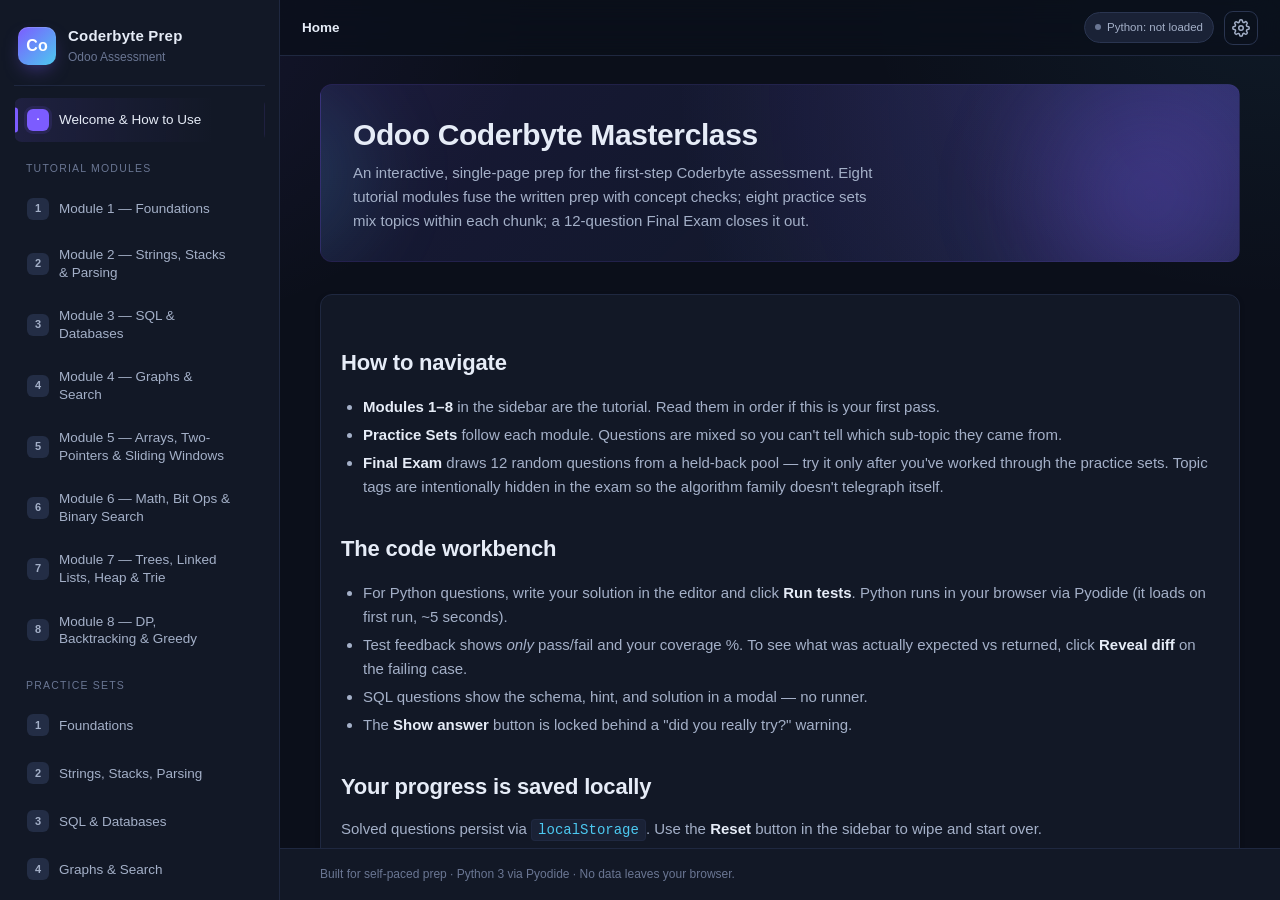
==== commit f450dcbf: "fix: tutorials doc bug fix, more customizations and add readme for it" ====
--- a/tutorial/index.html
+++ b/tutorial/index.html
@@ -112,10 +112,10 @@
 
         <div class="setting-row">
           <div class="setting-label">
-            <div class="setting-title">Editor font size</div>
-            <div class="setting-hint">Workbench &amp; code blocks</div>
+            <div class="setting-title">Code text size</div>
+            <div class="setting-hint">Editor, code blocks, test results, examples</div>
           </div>
-          <div class="seg-group" role="radiogroup" aria-label="Editor font size">
+          <div class="seg-group" role="radiogroup" aria-label="Code text size">
             <button class="seg" data-pref="codeSize" data-value="sm" role="radio">S</button>
             <button class="seg" data-pref="codeSize" data-value="md" role="radio">M</button>
             <button class="seg" data-pref="codeSize" data-value="lg" role="radio">L</button>
--- a/tutorial/styles.css
+++ b/tutorial/styles.css
@@ -49,14 +49,21 @@
   --radius-sm: 8px;
   --radius-xs: 6px;
 
-  /* Density */
+  /* Density (overridden by data-density="compact") */
   --pad-card: 22px 24px;
   --pad-card-sm: 16px 18px;
+  --pad-hero: 32px 32px 28px;
+  --pad-view: 28px 40px 60px;
+  --pad-modal: 16px 20px 22px;
+  --pad-table: 10px 14px;
   --gap-row: 14px;
   --gap-card: 18px;
-
-  /* Editor font size */
-  --code-size: 13px;
+  --mar-section: 32px;
+  --runner-min-h: 280px;
+
+  /* Code-text font size (overridden by data-code-size) */
+  --code-size: 14px;
+  --code-size-small: 12.5px;   /* used by tighter UI bits like diff rows */
   --code-line: 1.55;
 
   /* Motion */
@@ -138,18 +145,24 @@
   --accent-soft: rgba(244, 63, 94, 0.12);
 }
 
-/* ---- Density: Compact ---- */
+/* ---- Density: Compact (visibly tighter across the whole UI) ---- */
 body[data-density="compact"] {
-  --pad-card: 14px 16px;
-  --pad-card-sm: 10px 12px;
-  --gap-row: 8px;
-  --gap-card: 10px;
-}
-
-/* ---- Editor font size ---- */
-body[data-code-size="sm"] { --code-size: 12px; }
-body[data-code-size="md"] { --code-size: 13px; }
-body[data-code-size="lg"] { --code-size: 15px; }
+  --pad-card: 12px 14px;
+  --pad-card-sm: 9px 11px;
+  --pad-hero: 20px 22px 18px;
+  --pad-view: 16px 24px 32px;
+  --pad-modal: 12px 16px 16px;
+  --pad-table: 6px 10px;
+  --gap-row: 6px;
+  --gap-card: 8px;
+  --mar-section: 18px;
+  --runner-min-h: 220px;
+}
+
+/* ---- Code font size — clearly distinct steps ---- */
+body[data-code-size="sm"] { --code-size: 11.5px; --code-size-small: 10.5px; }
+body[data-code-size="md"] { --code-size: 14px;   --code-size-small: 12.5px; }
+body[data-code-size="lg"] { --code-size: 17px;   --code-size-small: 15px;   }
 
 /* ---- Reduced motion ---- */
 body[data-motion="reduced"] *,
@@ -511,11 +524,12 @@
 
 /* ===================== VIEW CONTAINER ===================== */
 #view-container {
-  padding: 28px 40px 60px;
+  padding: var(--pad-view);
   overflow-y: auto;
   min-height: 0;
   animation: viewIn var(--t-med) var(--ease-out);
   scroll-behavior: smooth;
+  transition: padding var(--t-med) var(--ease);
 }
 @keyframes viewIn {
   from { opacity: 0; transform: translateY(8px); }
@@ -528,9 +542,11 @@
 
 /* ===================== HERO ============================== */
 .hero {
-  margin-bottom: 28px;
-  padding: 32px 32px 28px;
+  margin-bottom: var(--mar-section);
+  padding: var(--pad-hero);
   border-radius: var(--radius);
+  transition: padding var(--t-med) var(--ease),
+              margin var(--t-med) var(--ease);
   background:
     radial-gradient(circle at 100% 0%, var(--accent-glow), transparent 60%),
     linear-gradient(135deg, var(--accent-soft), rgba(76, 201, 240, 0.06));
@@ -584,13 +600,14 @@
 }
 
 h2 {
-  margin: 32px 0 12px;
+  margin: var(--mar-section) 0 12px;
   font-size: 22px;
   letter-spacing: -0.2px;
   color: var(--text);
+  transition: margin var(--t-med) var(--ease);
 }
 h3 {
-  margin: 24px 0 10px;
+  margin: calc(var(--mar-section) * 0.75) 0 10px;
   font-size: 17px;
   color: var(--text);
 }
@@ -603,6 +620,11 @@
   font-weight: 700;
 }
 p { margin: 0 0 12px; color: var(--text-dim); }
+body[data-density="compact"] p,
+body[data-density="compact"] ul,
+body[data-density="compact"] ol { margin-bottom: 8px; }
+body[data-density="compact"] li { margin: 2px 0; }
+body[data-density="compact"] h4 { margin: 12px 0 6px; }
 ul, ol { color: var(--text-dim); padding-left: 22px; }
 li { margin: 4px 0; }
 strong { color: var(--text); font-weight: 600; }
@@ -710,8 +732,9 @@
 }
 table.tbl th, table.tbl td {
   text-align: left;
-  padding: 10px 14px;
+  padding: var(--pad-table);
   border-bottom: 1px solid var(--border-soft);
+  transition: padding var(--t-med) var(--ease);
 }
 table.tbl th {
   color: var(--text);
@@ -809,6 +832,9 @@
 .q-card:nth-child(4) { animation-delay: 120ms; }
 .q-card:nth-child(5) { animation-delay: 160ms; }
 .q-card:nth-child(6) { animation-delay: 200ms; }
+.q-card:nth-child(7) { animation-delay: 240ms; }
+.q-card:nth-child(8) { animation-delay: 280ms; }
+.q-card:nth-child(n+9) { animation-delay: 320ms; }
 @keyframes cardSlideIn {
   from { opacity: 0; transform: translateY(10px); }
   to   { opacity: 1; transform: none; }
@@ -865,8 +891,11 @@
   background: var(--bg-2);
   color: var(--text-dim);
   border: 1px solid var(--border-soft);
-  transition: background-color var(--t-fast), border-color var(--t-fast);
-}
+  transition: background-color var(--t-fast),
+              border-color var(--t-fast),
+              color var(--t-fast);
+}
+.q-tags .tag:hover { background: var(--bg-3); color: var(--text); }
 .tag.diff-easy        { color: var(--good);  border-color: rgba(74, 222, 128, 0.3); }
 .tag.diff-medium      { color: var(--warn);  border-color: rgba(250, 204, 21, 0.3); }
 .tag.diff-hard        { color: var(--bad);   border-color: rgba(248, 113, 113, 0.35); }
@@ -902,7 +931,11 @@
   transform-origin: top;
   animation: runnerOpen 320ms var(--ease-out);
   overflow: hidden;
-}
+  transition: padding var(--t-med) var(--ease);
+}
+body[data-density="compact"] .runner { padding: 12px; margin-top: 10px; }
+body[data-density="compact"] .runner-toolbar { margin-top: 8px; }
+body[data-density="compact"] .test-results { margin-top: 10px; }
 @keyframes runnerOpen {
   from { opacity: 0; transform: scaleY(0.96); max-height: 0; }
   to   { opacity: 1; transform: scaleY(1); max-height: 1800px; }
@@ -914,13 +947,13 @@
 }
 .runner-signature {
   font-family: "JetBrains Mono", monospace;
-  font-size: 12px;
+  font-size: var(--code-size-small);
   color: var(--accent-2);
   word-break: break-all;
 }
 .editor {
   width: 100%;
-  min-height: 280px;
+  min-height: var(--runner-min-h);
   font-family: "JetBrains Mono", monospace;
   font-size: var(--code-size);
   line-height: var(--code-line);
@@ -960,7 +993,7 @@
   transition: width var(--t-slow) var(--ease-out);
 }
 .coverage-text {
-  font-size: 12.5px;
+  font-size: var(--code-size-small);
   color: var(--text-dim);
   font-family: "JetBrains Mono", monospace;
   min-width: 110px;
@@ -1042,7 +1075,7 @@
 
 .tc-diff {
   font-family: "JetBrains Mono", monospace;
-  font-size: 12px;
+  font-size: var(--code-size-small);
   margin-top: 6px;
   padding: 10px 12px;
   background: var(--code-bg);
@@ -1068,7 +1101,7 @@
 .runner-log {
   margin-top: 10px;
   font-family: "JetBrains Mono", monospace;
-  font-size: 12px;
+  font-size: var(--code-size-small);
   color: var(--text-dim);
   background: var(--code-bg);
   border: 1px solid var(--code-border);
@@ -1167,13 +1200,14 @@
 .modal-warning strong { color: var(--warn); margin-right: 4px; }
 
 .modal-body {
-  padding: 16px 20px 22px;
+  padding: var(--pad-modal);
   overflow-y: auto;
   flex: 1;
+  transition: padding var(--t-med) var(--ease);
 }
 
 /* ===================== SETTINGS BODY ===================== */
-.settings-body { padding: 18px 20px 14px; }
+.settings-body { padding: var(--pad-modal); }
 
 .setting-row {
   display: flex;
@@ -1305,6 +1339,27 @@
 }
 .practice-banner h2 { margin: 0 0 4px; }
 .practice-banner .lead { color: var(--text-dim); margin: 0; }
+.practice-banner-head {
+  display: flex; align-items: center; justify-content: space-between;
+  gap: 12px; flex-wrap: wrap;
+  margin-bottom: 6px;
+}
+.ps-progress-chip {
+  font-size: 12px;
+  color: var(--text-dim);
+  background: var(--bg-1);
+  border: 1px solid var(--border);
+  padding: 4px 12px;
+  border-radius: 999px;
+  transition: all var(--t-fast);
+}
+.ps-progress-chip strong { color: var(--text); font-family: "JetBrains Mono", monospace; }
+.ps-progress-chip.complete {
+  color: var(--good);
+  border-color: rgba(74, 222, 128, 0.45);
+  background: rgba(74, 222, 128, 0.08);
+}
+.ps-progress-chip.complete strong { color: var(--good); }
 
 .exam-scoreboard {
   position: sticky;
